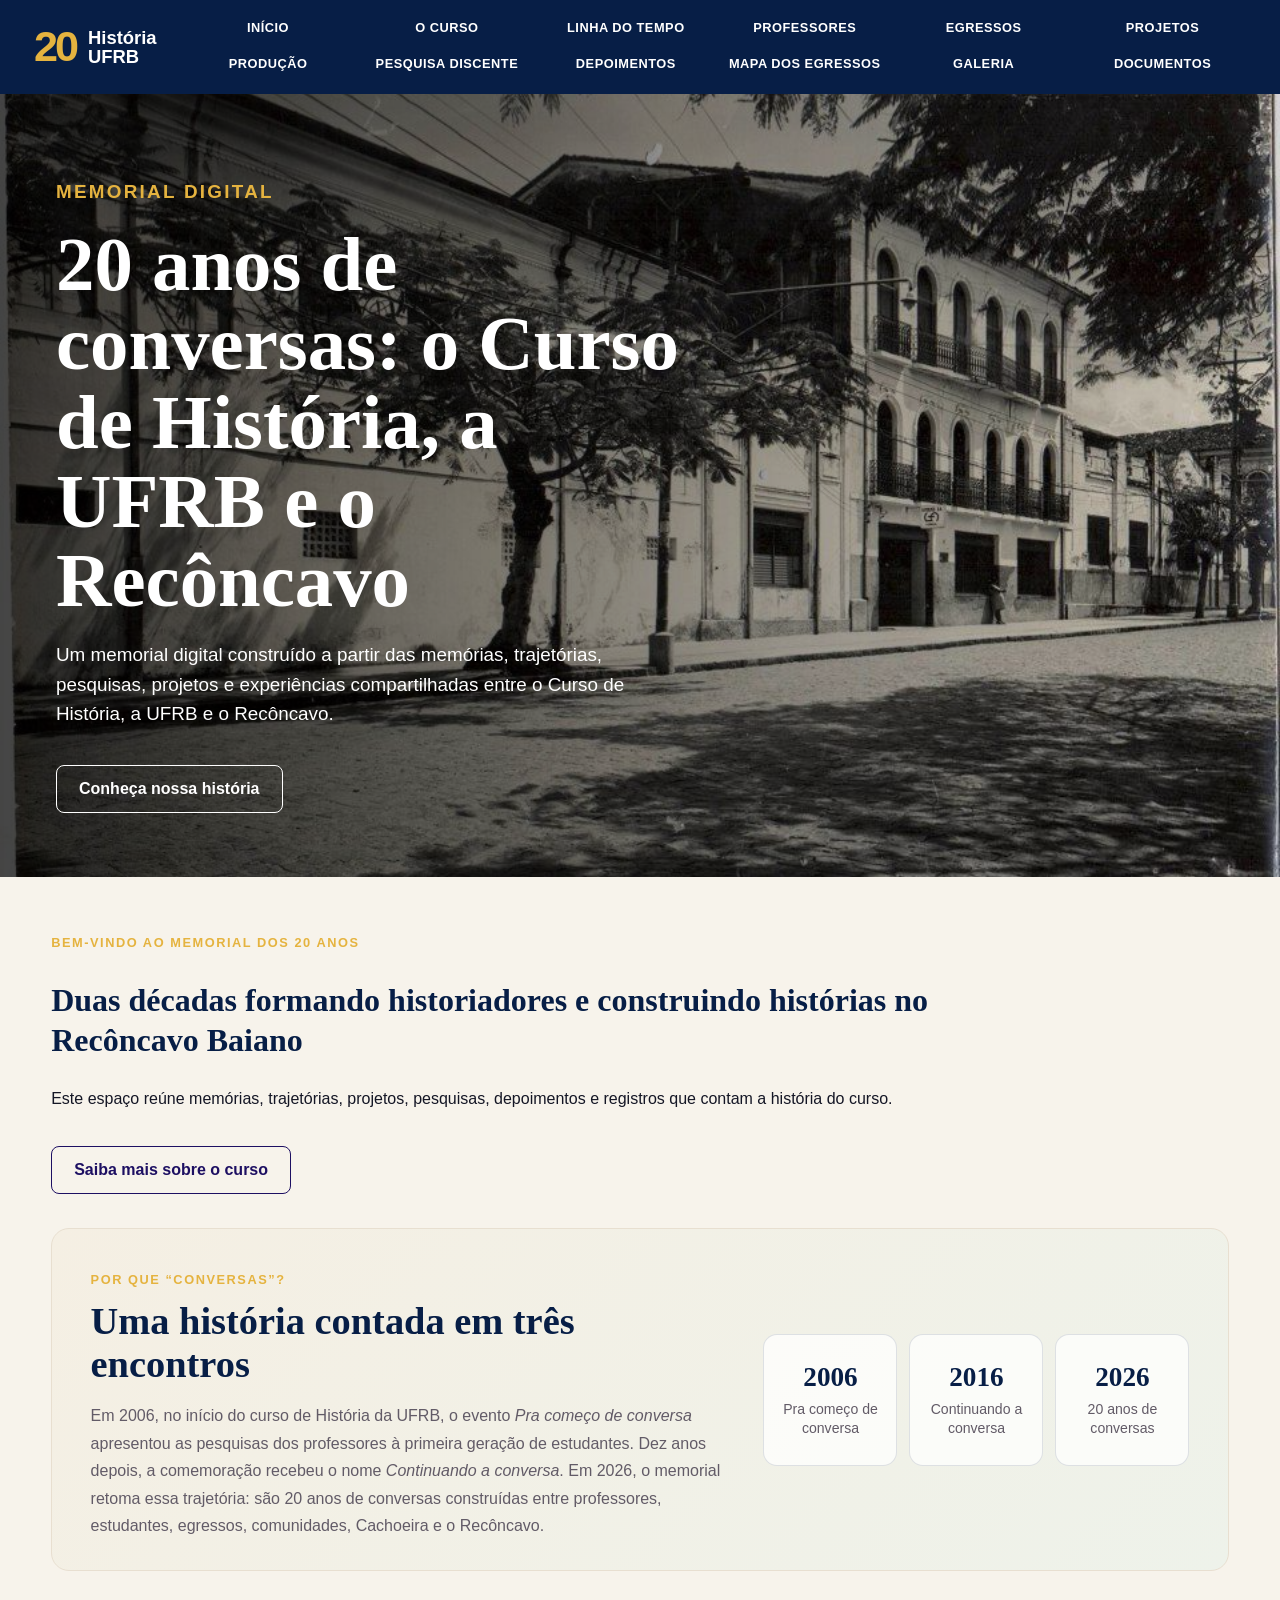
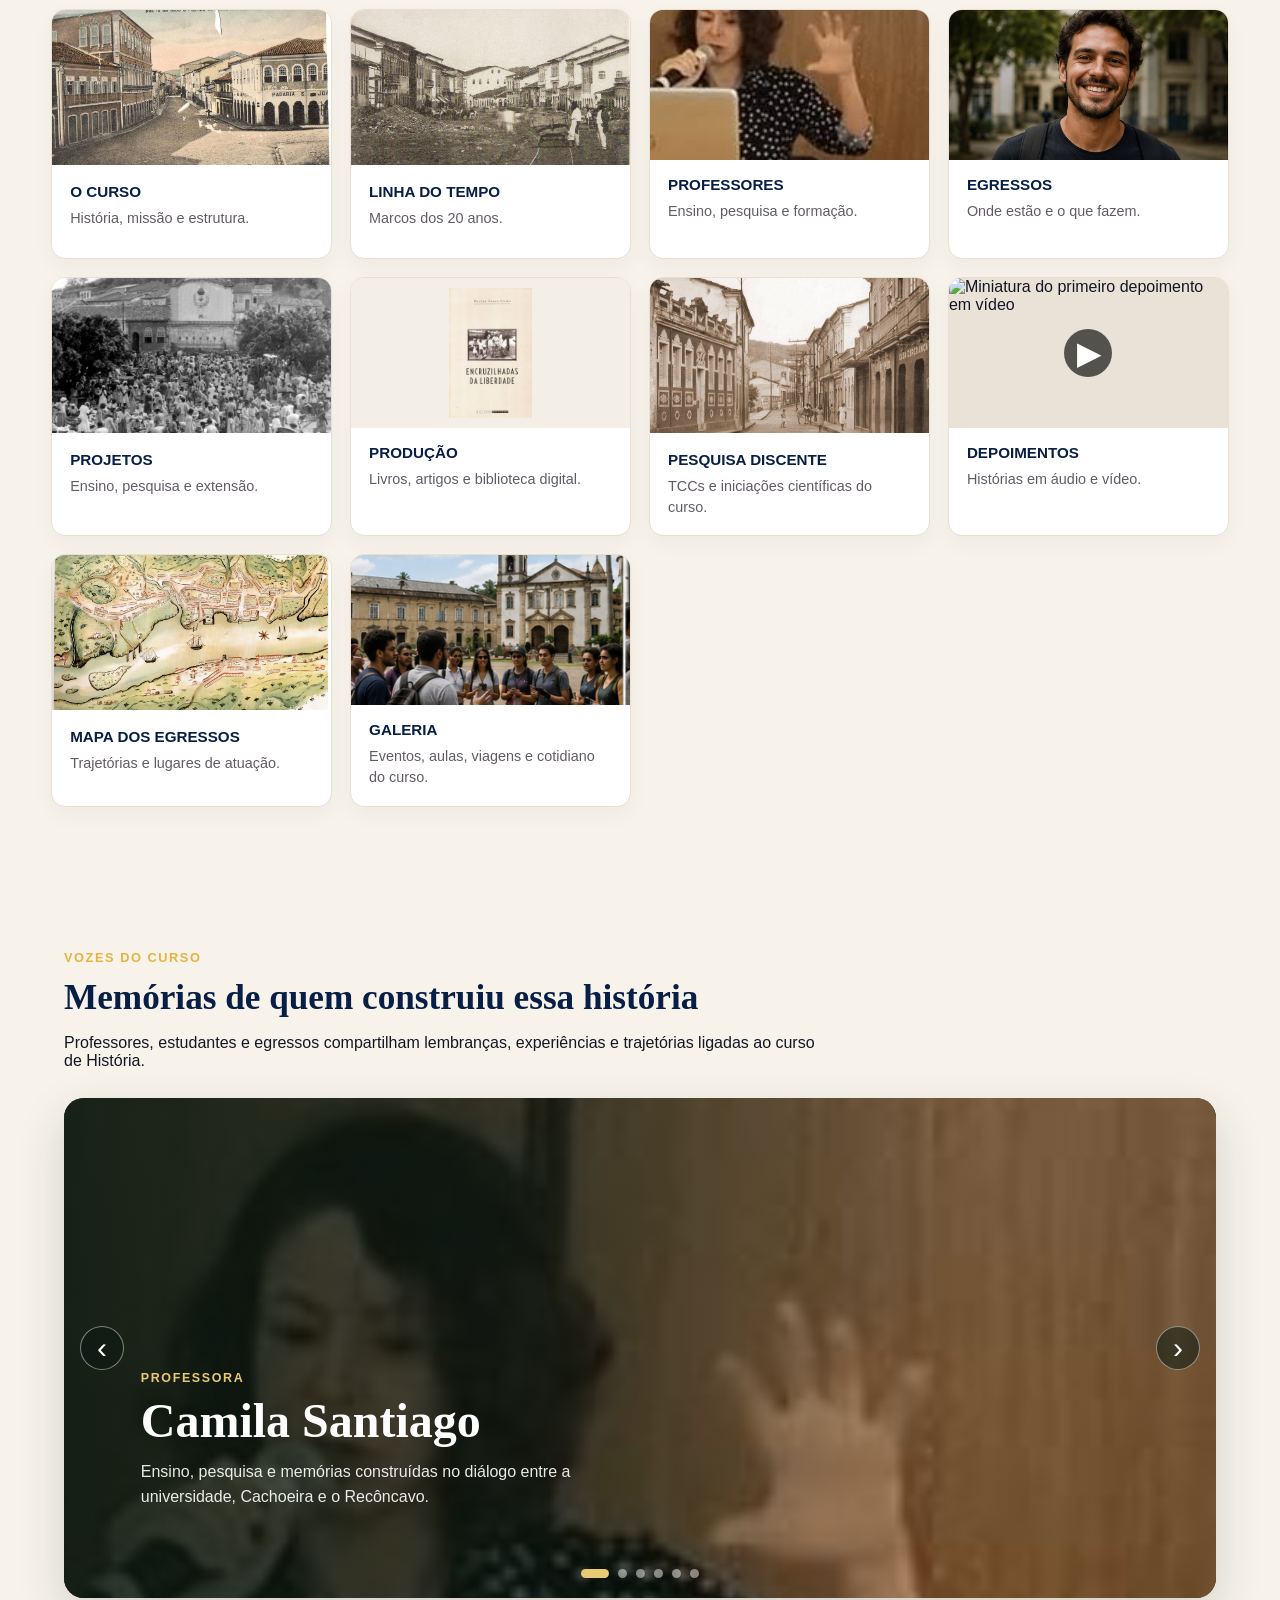
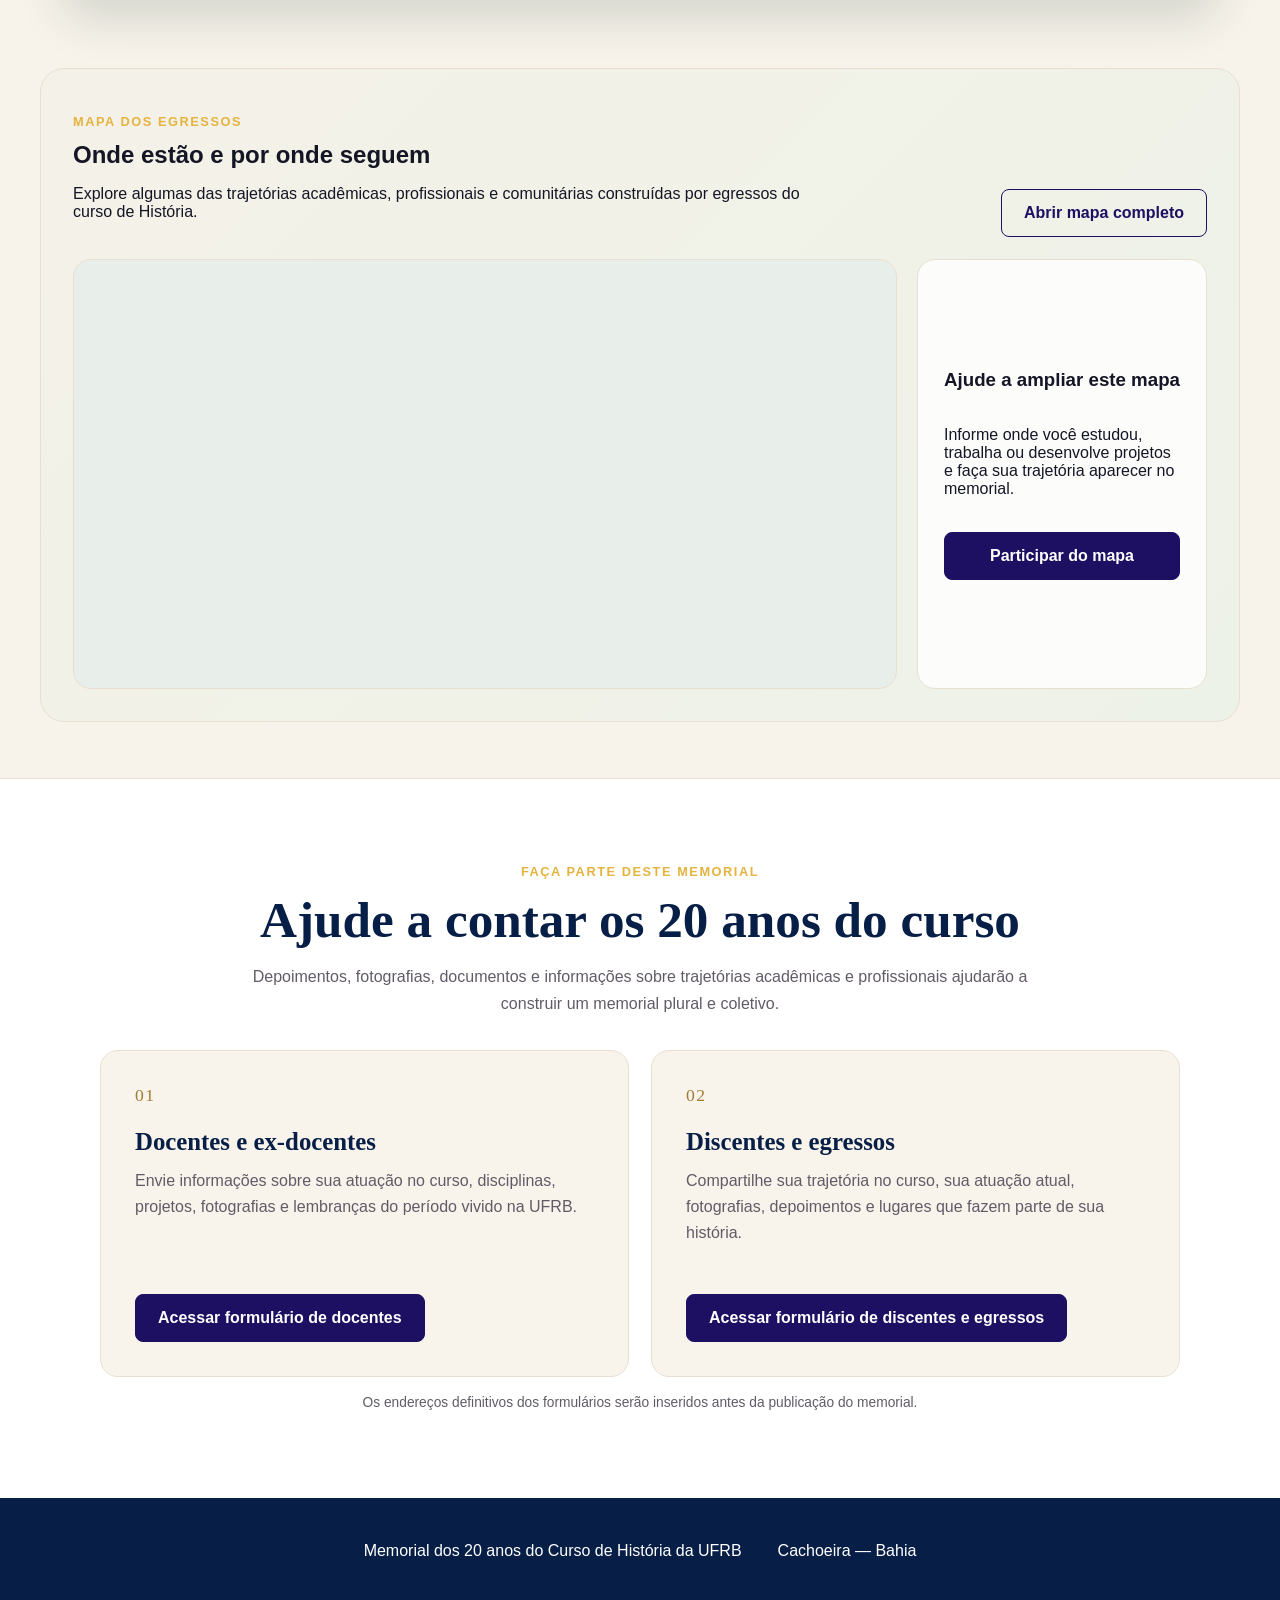
==== index.html @ 05f71385 "versão inicial memorial" ====
<!DOCTYPE html>
<html lang="pt-BR"><head>
<meta charset="utf-8"/><meta content="width=device-width, initial-scale=1.0" name="viewport"/>
<title>Memorial 20 anos | História UFRB</title>
<link href="https://unpkg.com/leaflet@1.9.4/dist/leaflet.css" rel="stylesheet"/>
<link href="style.css?v=41" rel="stylesheet"/></head><body>
<header class="topbar">
<a class="logo" href="index.html"><span class="mark">20</span><span>História<br/>UFRB</span></a>
<button aria-label="Abrir menu" class="menu-button">☰</button>
<nav class="menu">
<a href="index.html">Início</a><a href="pages/curso.html">O curso</a><a href="pages/linha-do-tempo.html">Linha do tempo</a>
<a href="pages/professores.html">Professores</a><a href="pages/egressos.html">Egressos</a><a href="pages/projetos.html">Projetos</a><a href="pages/producao.html">Produção</a><a href="pages/tccs.html">Pesquisa discente</a>
<a href="pages/depoimentos.html">Depoimentos</a><a href="pages/mapa.html">Mapa dos egressos</a><a href="pages/galeria.html">Galeria</a><a href="pages/documentos.html">Documentos</a>
</nav>
</header>
<main>
<section class="home-hero"><div class="home-hero-content"><p class="eyebrow">Memorial digital</p><h1>20 anos de conversas: o Curso de História, a UFRB e o Recôncavo</h1><p>Um memorial digital construído a partir das memórias, trajetórias, pesquisas, projetos e experiências compartilhadas entre o Curso de História, a UFRB e o Recôncavo.</p><a class="button light" href="pages/curso.html">Conheça nossa história</a></div></section>
<section class="home-intro">
<div class="intro-text"><p class="eyebrow">Bem-vindo ao memorial dos 20 anos</p><h2>Duas décadas formando historiadores e construindo histórias no Recôncavo Baiano</h2><p>Este espaço reúne memórias, trajetórias, projetos, pesquisas, depoimentos e registros que contam a história do curso.</p><a class="button-outline" href="pages/curso.html">Saiba mais sobre o curso</a></div>
<section aria-labelledby="conversation-origin-title" class="conversation-origin">
<div class="conversation-origin-copy">
<p class="eyebrow">Por que “conversas”?</p>
<h2 id="conversation-origin-title">Uma história contada em três encontros</h2>
<p>Em 2006, no início do curso de História da UFRB, o evento <em>Pra começo de conversa</em> apresentou as pesquisas dos professores à primeira geração de estudantes. Dez anos depois, a comemoração recebeu o nome <em>Continuando a conversa</em>. Em 2026, o memorial retoma essa trajetória: são 20 anos de conversas construídas entre professores, estudantes, egressos, comunidades, Cachoeira e o Recôncavo.</p>
</div>
<div aria-label="Marcos da história das conversas do curso" class="conversation-milestones">
<article><strong>2006</strong><span>Pra começo de conversa</span></article>
<article><strong>2016</strong><span>Continuando a conversa</span></article>
<article><strong>2026</strong><span>20 anos de conversas</span></article>
</div>
</section>
<div class="home-cards home-cards-visual">
<a class="feature-card feature-card-image" href="pages/curso.html">
<img alt="Rua 13 de Maio em Cachoeira" src="assets/curso-rua-13-maio.jpg"/>
<div><h3>O curso</h3><p>História, missão e estrutura.</p></div>
</a>
<a class="feature-card feature-card-image" href="pages/linha-do-tempo.html">
<img alt="Rua histórica em obras" src="assets/linha-tempo-rua-feira.jpg"/>
<div><h3>Linha do tempo</h3><p>Marcos dos 20 anos.</p></div>
</a>
<a class="feature-card feature-card-image" href="pages/professores.html">
<div aria-label="Fotografias de professores do curso" class="card-media-carousel auto-carousel" data-interval="3500">
<img alt="Camila Santiago" class="active" src="assets/camila-santiago.jpg"/>
<img alt="Martha" src="assets/martha.jpg"/>
<img alt="Isabel" src="assets/isabel.jpg"/>
<img alt="Sérgio" src="assets/sergio.jpg"/>
<img alt="Fabrício" src="assets/fabricio.jpg"/>
<img alt="Walter" src="assets/walter.jpeg"/>
</div>
<div class="card-copy"><h3>Professores</h3><p>Ensino, pesquisa e formação.</p></div>
</a>
<a class="feature-card feature-card-image" href="pages/egressos.html">
<div aria-label="Retratos fictícios de egressos" class="card-media-carousel auto-carousel" data-interval="3800">
<img alt="Retrato fictício de egresso" class="active" src="assets/egresso-ficticio-1.jpg"/>
<img alt="Retrato fictício de egressa" src="assets/egresso-ficticio-2.jpg"/>
<img alt="Retrato fictício de egresso" src="assets/egresso-ficticio-3.jpg"/>
<img alt="Retrato fictício de egressa" src="assets/egresso-ficticio-4.jpg"/>
<img alt="Retrato fictício de egresso" src="assets/egresso-ficticio-5.jpg"/>
<img alt="Retrato fictício de egressa" src="assets/egresso-ficticio-6.jpg"/>
</div>
<div class="card-copy"><h3>Egressos</h3><p>Onde estão e o que fazem.</p></div>
</a>
<a class="feature-card feature-card-image" href="pages/projetos.html">
<img alt="Feira histórica em Cachoeira" src="assets/projetos-feira.jpg"/>
<div><h3>Projetos</h3><p>Ensino, pesquisa e extensão.</p></div>
</a>
<a class="feature-card feature-card-image" href="pages/producao.html">
<div aria-label="Livros da produção docente" class="card-media-carousel auto-carousel book-carousel" data-interval="3200">
<img alt="Capa de Encruzilhadas da Liberdade" class="active" src="assets/encruzilhadas-da-liberdade.jpg"/>
<img alt="Capa de Pugnas Renhidas" src="assets/pugnas-renhidas.jpg"/>
<img alt="Capa de Caçadores de Baleias" src="assets/cacadores-de-baleias.jpg"/>
<img alt="Capa de Além do Riso" src="assets/alem-do-riso.jpg"/>
<img alt="Capa de Longe, muito longe" src="assets/longe-muito-longe.jpg"/>
<img alt="Capa de livro da produção docente" src="assets/encruzilhadas-da-liberdade.jpg"/>
</div>
<div class="card-copy"><h3>Produção</h3><p>Livros, artigos e biblioteca digital.</p></div>
</a>
<a class="feature-card feature-card-image" href="pages/tccs.html">
<img alt="Vista histórica de Cachoeira, mesma imagem da abertura dos TCCs" src="assets/tccs-cidade-cachoeira.jpg"/>
<div><h3>Pesquisa discente</h3><p>TCCs e iniciações científicas do curso.</p></div>
</a>
<a class="feature-card feature-card-image" href="pages/depoimentos.html">
<div aria-label="Miniaturas dos depoimentos em vídeo" class="card-media-carousel auto-carousel video-carousel" data-interval="4500">
<img alt="Miniatura do primeiro depoimento em vídeo" class="active" src="https://img.youtube.com/vi/D-QxZgPeKeM/hqdefault.jpg"/>
<img alt="Miniatura do segundo depoimento em vídeo" src="https://img.youtube.com/vi/83XpTUB7lNg/hqdefault.jpg"/>
<span aria-hidden="true" class="carousel-play">▶</span>
</div>
<div class="card-copy"><h3>Depoimentos</h3><p>Histórias em áudio e vídeo.</p></div>
</a>
<a class="feature-card feature-card-image" href="pages/mapa.html">
<img alt="Ponte Dom Pedro II" src="assets/mapa-ponte.jpg"/>
<div><h3>Mapa dos egressos</h3><p>Trajetórias e lugares de atuação.</p></div>
</a>
<a class="feature-card feature-card-image" href="pages/galeria.html"><div aria-label="Fotografias fictícias da galeria" class="card-media-carousel auto-carousel gallery-card-carousel" data-interval="2800"><img alt="Cena fictícia 1 da vida acadêmica" class="active" src="assets/galeria-ficticia-01.jpg"/><img alt="Cena fictícia 2 da vida acadêmica" src="assets/galeria-ficticia-02.jpg"/><img alt="Cena fictícia 3 da vida acadêmica" src="assets/galeria-ficticia-03.jpg"/><img alt="Cena fictícia 4 da vida acadêmica" src="assets/galeria-ficticia-04.jpg"/><img alt="Cena fictícia 5 da vida acadêmica" src="assets/galeria-ficticia-05.jpg"/><img alt="Cena fictícia 6 da vida acadêmica" src="assets/galeria-ficticia-06.jpg"/><img alt="Cena fictícia 7 da vida acadêmica" src="assets/galeria-ficticia-07.jpg"/><img alt="Cena fictícia 8 da vida acadêmica" src="assets/galeria-ficticia-08.jpg"/><img alt="Cena fictícia 9 da vida acadêmica" src="assets/galeria-ficticia-09.jpg"/><img alt="Cena fictícia 10 da vida acadêmica" src="assets/galeria-ficticia-10.jpg"/></div><div class="card-copy"><h3>Galeria</h3><p>Eventos, aulas, viagens e cotidiano do curso.</p></div></a>
</div>
</section>
<section aria-labelledby="voices-title" class="home-explore home-voices">
<div class="section-title explore-heading">
<p class="eyebrow">Vozes do curso</p>
<h2 id="voices-title">Memórias de quem construiu essa história</h2>
<p>Professores, estudantes e egressos compartilham lembranças, experiências e trajetórias ligadas ao curso de História.</p>
</div>
<div class="wide-carousel voices-carousel" data-interval="6500">
<div class="wide-carousel-track">
<a class="wide-slide active" href="pages/depoimentos.html">
<img alt="Camila Santiago, professora do curso de História" src="assets/camila-santiago.jpg"/>
<div class="wide-slide-copy"><span>Professora</span><h3>Camila Santiago</h3><p>Ensino, pesquisa e memórias construídas no diálogo entre a universidade, Cachoeira e o Recôncavo.</p></div>
</a>
<a class="wide-slide" href="pages/egressos.html">
<img alt="Retrato fictício representando um egresso do curso" src="assets/egresso-ficticio-1.jpg"/>
<div class="wide-slide-copy"><span>Egresso</span><h3>Trajetórias que seguem além da graduação</h3><p>Experiências profissionais, acadêmicas e comunitárias de quem passou pelo curso de História.</p></div>
</a>
<a class="wide-slide" href="pages/depoimentos.html">
<img alt="Martha, professora do curso de História" src="assets/martha.jpg"/>
<div class="wide-slide-copy"><span>Professora</span><h3>Martha</h3><p>Lembranças de sala de aula, projetos e encontros que marcaram a formação de diferentes gerações.</p></div>
</a>
<a class="wide-slide" href="pages/egressos.html">
<img alt="Retrato fictício representando uma egressa do curso" src="assets/egresso-ficticio-4.jpg"/>
<div class="wide-slide-copy"><span>Egressa</span><h3>Histórias de formação e pertencimento</h3><p>Relatos sobre o curso, a UFRB, Cachoeira e os caminhos abertos depois da licenciatura.</p></div>
</a>
<a class="wide-slide" href="pages/depoimentos.html">
<img alt="Sérgio, professor do curso de História" src="assets/sergio.jpg"/>
<div class="wide-slide-copy"><span>Professor</span><h3>Sérgio</h3><p>Uma trajetória docente vinculada à formação histórica, à pesquisa e à vida universitária no Recôncavo.</p></div>
</a>
<a class="wide-slide" href="pages/egressos.html">
<img alt="Retrato fictício representando uma egressa do curso" src="assets/egresso-ficticio-6.jpg"/>
<div class="wide-slide-copy"><span>Egressa</span><h3>O curso contado por quem o viveu</h3><p>Memórias pessoais que ajudam a compor uma história coletiva dos vinte anos da licenciatura.</p></div>
</a>
</div>
<button aria-label="Voz anterior" class="wide-carousel-button prev" type="button">‹</button>
<button aria-label="Próxima voz" class="wide-carousel-button next" type="button">›</button>
<div aria-label="Selecionar depoimento" class="wide-carousel-dots"></div>
</div>
</section>
<section aria-labelledby="home-egress-map-title" class="home-egress-map">
<div class="home-egress-map-heading">
<div>
<p class="eyebrow">Mapa dos egressos</p>
<h2 id="home-egress-map-title">Onde estão e por onde seguem</h2>
<p>Explore algumas das trajetórias acadêmicas, profissionais e comunitárias construídas por egressos do curso de História.</p>
</div>
<a class="button-outline" href="pages/mapa.html">Abrir mapa completo</a>
</div>
<div class="home-egress-map-layout">
<div aria-label="Mapa interativo com trajetórias de egressos" class="home-egress-map-canvas" id="homeEgressMap"></div>
<aside class="home-egress-map-copy">
<h3>Ajude a ampliar este mapa</h3>
<p>Informe onde você estudou, trabalha ou desenvolve projetos e faça sua trajetória aparecer no memorial.</p>
<a class="button" data-form-link="discentes-egressos" href="#">Participar do mapa</a>
</aside>
</div>
</section>
<section aria-labelledby="collaboration-title" class="home-collaboration">
<div class="collaboration-intro">
<p class="eyebrow">Faça parte deste memorial</p>
<h2 id="collaboration-title">Ajude a contar os 20 anos do curso</h2>
<p>Depoimentos, fotografias, documentos e informações sobre trajetórias acadêmicas e profissionais ajudarão a construir um memorial plural e coletivo.</p>
</div>
<div class="collaboration-options">
<article class="collaboration-card">
<span class="collaboration-number">01</span>
<h3>Docentes e ex-docentes</h3>
<p>Envie informações sobre sua atuação no curso, disciplinas, projetos, fotografias e lembranças do período vivido na UFRB.</p>
<a class="button" data-form-link="docentes" href="#">Acessar formulário de docentes</a>
</article>
<article class="collaboration-card">
<span class="collaboration-number">02</span>
<h3>Discentes e egressos</h3>
<p>Compartilhe sua trajetória no curso, sua atuação atual, fotografias, depoimentos e lugares que fazem parte de sua história.</p>
<a class="button" data-form-link="discentes-egressos" href="#">Acessar formulário de discentes e egressos</a>
</article>
</div>
<p class="form-links-note">Os endereços definitivos dos formulários serão inseridos antes da publicação do memorial.</p>
</section>
</main><footer class="footer"><p>Memorial dos 20 anos do Curso de História da UFRB</p><p>Cachoeira — Bahia</p></footer>
<script src="https://unpkg.com/leaflet@1.9.4/dist/leaflet.js"></script><script src="script.js?v=41"></script></body></html>
---- style.css ----
:root{--navy:#071e46;--purple:#1d0f62;--gold:#e5b33f;--green:#0b7f5b;--blue:#1f67d8;--orange:#d86c1f;--red:#c43c3c;--cream:#f7f3eb;--ink:#141625;--muted:#625b67;--line:#e8dfd0}
*{box-sizing:border-box}html{scroll-behavior:smooth}body{margin:0;font-family:Arial,Helvetica,sans-serif;color:var(--ink);background:var(--cream)}a{color:inherit}
.topbar{height:76px;background:var(--navy);color:#fff;display:flex;align-items:center;justify-content:space-between;padding:0 44px;position:sticky;top:0;z-index:1000}
.logo{color:#fff;text-decoration:none;display:flex;align-items:center;gap:12px;line-height:1.05;font-weight:800;font-size:1.15rem}.mark{color:var(--gold);font-size:2.7rem;letter-spacing:-3px}
.menu{display:flex;gap:22px;align-items:center}.menu a{color:#fff;text-decoration:none;font-size:.8rem;text-transform:uppercase;letter-spacing:.04em;font-weight:800;padding:28px 0 22px;border-bottom:3px solid transparent}.menu a:hover{color:var(--gold);border-bottom-color:var(--gold)}
.menu-button{display:none;color:#fff;background:transparent;border:0;font-size:1.8rem}
.home-hero{min-height:530px;background:linear-gradient(90deg,rgba(0,0,0,.73),rgba(0,0,0,.16)),url("assets/cachoeira-1820-home.jpg");background-size:cover;background-position:center;display:flex;align-items:center;padding:64px 56px}.home-hero-content{max-width:640px;color:#fff}
.eyebrow{color:var(--gold);font-size:.8rem;text-transform:uppercase;letter-spacing:.12em;font-weight:900}.home-hero h1,.page-hero h1{font-family:Georgia,serif;font-size:clamp(2.8rem,6vw,5.3rem);line-height:1.03;margin:0 0 20px}.home-hero p{font-size:1.18rem;line-height:1.55}
.button,.button-outline{display:inline-flex;align-items:center;justify-content:center;text-decoration:none;border-radius:8px;padding:14px 22px;font-weight:900;border:1px solid var(--purple);margin-top:18px}.button{background:var(--purple);color:#fff}.button.light{background:transparent;color:#fff;border-color:#fff}.button-outline{background:transparent;color:var(--purple)}
.home-intro{max-width:1500px;margin:0 auto;padding:34px 56px 54px;display:grid;grid-template-columns:320px 1fr 410px;gap:26px;align-items:start}.intro-text h2{color:var(--navy);font-family:Georgia,serif;font-size:2rem;line-height:1.25}.intro-text p{line-height:1.65}
.home-cards{display:grid;grid-template-columns:repeat(3,minmax(180px,1fr));gap:16px}.feature-card{background:#fff;border:1px solid var(--line);border-radius:14px;padding:22px;text-decoration:none;min-height:135px;box-shadow:0 8px 22px rgba(0,0,0,.04)}.feature-card:hover{transform:translateY(-2px);box-shadow:0 12px 28px rgba(0,0,0,.08)}.feature-card span{font-size:2rem}.feature-card h3{color:var(--navy);text-transform:uppercase;font-size:.95rem;margin:8px 0}.feature-card p{color:var(--muted);margin:0;font-size:.9rem;line-height:1.45}
.mini-map-card{background:#fff;border:1px solid var(--line);border-radius:14px;overflow:hidden;text-decoration:none;box-shadow:0 8px 22px rgba(0,0,0,.05)}.mini-map-title{background:var(--navy);color:#fff;padding:18px;text-transform:uppercase;font-weight:900;display:flex;justify-content:space-between}.mini-map{height:370px;width:100%}
.page-hero{background:linear-gradient(90deg,rgba(7,30,70,.88),rgba(7,30,70,.35)),url("assets/cachoeira-abertura.jpg");background-size:cover;background-position:center;color:#fff;padding:78px 56px}.page-hero-inner{max-width:1120px;margin:0 auto}.page-hero p{max-width:720px;font-size:1.15rem;line-height:1.6}.content{max-width:1120px;margin:0 auto;padding:54px 24px 80px}
.section-title h2{color:var(--navy);font-size:2.2rem;font-family:Georgia,serif;margin:0 0 10px}.grid{display:grid;grid-template-columns:repeat(auto-fit,minmax(255px,1fr));gap:20px}.card{background:#fff;border:1px solid var(--line);border-radius:18px;padding:24px;box-shadow:0 8px 22px rgba(0,0,0,.05);text-decoration:none}.card img{width:100%;height:190px;object-fit:cover;border-radius:14px;background:#ddd;margin-bottom:14px}.card h3{color:var(--navy);margin:0 0 10px}.card p{color:var(--muted);line-height:1.5}
.timeline{display:grid;gap:18px}.timeline article{background:#fff;border-left:6px solid var(--gold);padding:22px 28px;border-radius:14px;box-shadow:0 8px 22px rgba(0,0,0,.05)}.timeline strong{color:var(--purple);font-size:1.2rem}
.filters{display:flex;flex-wrap:wrap;gap:10px;margin:24px 0}.filter-btn{border:1px solid var(--line);background:#fff;color:var(--navy);border-radius:999px;padding:10px 16px;font-weight:900;cursor:pointer}.filter-btn.active{background:var(--purple);color:#fff}
.testimony-layout,.map-page-layout{display:grid;grid-template-columns:1fr 390px;gap:24px;align-items:start}.testimony-player,.map-detail{position:sticky;top:96px;background:#fff;border:1px solid var(--line);border-radius:20px;padding:24px;box-shadow:0 12px 30px rgba(0,0,0,.08)}.player-image,.map-detail-image{width:100%;max-height:230px;object-fit:cover;border-radius:14px;margin-bottom:14px}audio{width:100%;margin:12px 0}.theme-list{display:flex;flex-wrap:wrap;gap:8px}.theme-list span,.tag{background:#f0eadf;color:var(--purple);border-radius:999px;padding:7px 11px;font-size:.82rem;font-weight:900}
.map-full{min-height:660px;border-radius:18px;overflow:hidden;border:1px solid var(--line);z-index:1}.map-toolbar{background:#fff;border:1px solid var(--line);border-radius:18px;padding:18px;margin-bottom:18px}.year-control{margin-top:14px}.year-control input{width:100%;accent-color:var(--purple)}
.leaflet-marker-icon .pin{display:grid;place-items:center;width:34px;height:34px;border-radius:50% 50% 50% 8px;transform:rotate(-45deg);color:#fff;font-weight:900;border:3px solid #fff;box-shadow:0 8px 18px rgba(0,0,0,.25)}.pin span{transform:rotate(45deg)}.pin.ensino{background:var(--green)}.pin.pesquisa{background:var(--blue)}.pin.extensao{background:var(--orange)}.pin.egressos{background:var(--red)}.pin.professores{background:var(--purple)}
.gallery{columns:4 220px;column-gap:18px}.gallery img{width:100%;break-inside:avoid;border-radius:14px;margin-bottom:18px;box-shadow:0 8px 22px rgba(0,0,0,.08)}.doc-list{display:grid;gap:14px}.doc-item{background:#fff;border:1px solid var(--line);border-radius:14px;padding:18px;display:flex;justify-content:space-between;gap:18px;align-items:center}
.footer{background:var(--navy);color:#fff;display:flex;flex-wrap:wrap;justify-content:center;gap:36px;padding:28px 24px}
@media(max-width:1100px){.home-intro,.testimony-layout,.map-page-layout{grid-template-columns:1fr}.mini-map-card{order:-1}.testimony-player,.map-detail{position:static}}
@media(max-width:850px){.topbar{padding:0 18px}.menu-button{display:block}.menu{display:none;position:absolute;top:76px;left:0;right:0;background:var(--navy);flex-direction:column;padding:24px;align-items:flex-start}.menu.open{display:flex}.home-hero,.page-hero{padding:44px 24px}.home-cards{grid-template-columns:1fr}}


/* Módulo Produção Intelectual */
.production-hero {
  max-width: 1500px;
  margin: 0 auto;
  padding: 56px;
  display: grid;
  grid-template-columns: .8fr 1.2fr;
  gap: 36px;
  align-items: center;
  background: linear-gradient(135deg, #071e46, #1d0f62);
  color: white;
}

.production-hero-copy h1 {
  font-family: Georgia, serif;
  font-size: clamp(3rem, 6vw, 5.5rem);
  line-height: 1;
  margin: 0 0 20px;
}

.production-hero-copy p {
  font-size: 1.15rem;
  line-height: 1.6;
}

.featured-book {
  background: rgba(255,255,255,.1);
  border: 1px solid rgba(255,255,255,.25);
  border-radius: 22px;
  padding: 24px;
  display: grid;
  grid-template-columns: 220px 1fr;
  gap: 24px;
  align-items: center;
}

.featured-book img {
  width: 100%;
  max-height: 320px;
  object-fit: contain;
  border-radius: 10px;
  background: white;
  box-shadow: 0 18px 38px rgba(0,0,0,.28);
}

.featured-book h2 {
  font-family: Georgia, serif;
  font-size: 2rem;
  margin: 8px 0;
}

.production-type {
  display: inline-block;
  color: #0b7f5b;
  background: #e7f4ee;
  border-radius: 999px;
  padding: 6px 10px;
  font-size: .75rem;
  text-transform: uppercase;
  letter-spacing: .06em;
  font-weight: 900;
}

.production-stats {
  display: grid;
  grid-template-columns: repeat(4, 1fr);
  gap: 16px;
  margin-bottom: 30px;
}

.production-stats article {
  background: white;
  border: 1px solid var(--line);
  border-radius: 16px;
  padding: 22px;
}

.production-stats strong {
  display: block;
  color: var(--purple);
  font-size: 2rem;
}

.production-stats span {
  color: var(--muted);
}

.production-toolbar {
  background: white;
  border: 1px solid var(--line);
  border-radius: 18px;
  padding: 20px;
  margin-bottom: 38px;
}

.production-toolbar input {
  width: 100%;
  padding: 15px 17px;
  border: 1px solid var(--line);
  border-radius: 12px;
  font-size: 1rem;
}

.book-grid {
  display: grid;
  grid-template-columns: repeat(auto-fit, minmax(210px, 1fr));
  gap: 24px;
}

.book-card {
  background: white;
  border: 1px solid var(--line);
  border-radius: 18px;
  overflow: hidden;
  cursor: pointer;
  box-shadow: 0 8px 22px rgba(0,0,0,.05);
  transition: transform .2s, box-shadow .2s;
}

.book-card:hover,
.book-card:focus {
  transform: translateY(-5px);
  box-shadow: 0 18px 38px rgba(0,0,0,.12);
  outline: none;
}

.book-cover-wrap {
  height: 330px;
  padding: 18px;
  background: #eee8de;
  position: relative;
  display: flex;
  justify-content: center;
  align-items: center;
}

.book-cover-wrap img {
  width: 100%;
  height: 100%;
  object-fit: contain;
  box-shadow: 0 12px 25px rgba(0,0,0,.18);
}

.book-hover {
  position: absolute;
  inset: auto 18px 18px 18px;
  background: rgba(7,30,70,.92);
  color: white;
  padding: 12px;
  border-radius: 10px;
  text-align: center;
  font-weight: 800;
  opacity: 0;
  transform: translateY(8px);
  transition: .2s;
}

.book-card:hover .book-hover,
.book-card:focus .book-hover {
  opacity: 1;
  transform: translateY(0);
}

.book-card-copy {
  padding: 18px;
}

.book-card-copy h3 {
  color: var(--navy);
  margin: 10px 0 8px;
}

.book-card-copy p,
.book-card-copy small {
  color: var(--muted);
}

.book-modal {
  position: fixed;
  inset: 0;
  display: none;
  z-index: 4000;
}

.book-modal.open {
  display: block;
}

.book-modal-backdrop {
  position: absolute;
  inset: 0;
  background: rgba(0,0,0,.76);
}

.book-modal-content {
  position: relative;
  max-width: 980px;
  max-height: 88vh;
  overflow: auto;
  margin: 6vh auto;
  background: white;
  border-radius: 22px;
  padding: 32px;
  z-index: 1;
}

.book-modal-close {
  position: absolute;
  right: 18px;
  top: 12px;
  background: transparent;
  border: 0;
  font-size: 2rem;
  cursor: pointer;
}

.book-detail {
  display: grid;
  grid-template-columns: 300px 1fr;
  gap: 32px;
}

.book-detail > img {
  width: 100%;
  max-height: 460px;
  object-fit: contain;
  background: #eee8de;
  padding: 16px;
  border-radius: 14px;
}

.book-detail h2 {
  color: var(--navy);
  font-family: Georgia, serif;
  font-size: 2.3rem;
  margin: 12px 0;
}

.book-detail h3 {
  color: var(--muted);
  font-weight: 500;
}

.book-actions {
  display: flex;
  flex-wrap: wrap;
  gap: 10px;
}

.home-production {
  max-width: 1120px;
  margin: 0 auto;
  padding: 60px 24px 80px;
}

.home-production-grid {
  display: grid;
  grid-template-columns: repeat(3, 1fr);
  gap: 22px;
}

.home-book {
  background: white;
  border: 1px solid var(--line);
  border-radius: 16px;
  padding: 20px;
  text-decoration: none;
  display: grid;
  gap: 8px;
}

.home-book img {
  width: 100%;
  height: 280px;
  object-fit: contain;
  background: #eee8de;
  border-radius: 10px;
}

.home-book strong {
  color: var(--navy);
}

.home-book span {
  color: var(--muted);
}

.profile-production {
  max-width: 1120px;
  margin: 30px auto;
  padding: 0 24px 60px;
}

.mini-book-grid {
  display: flex;
  gap: 18px;
  flex-wrap: wrap;
}

.mini-book {
  width: 170px;
  text-decoration: none;
}

.mini-book img {
  width: 100%;
  height: 230px;
  object-fit: contain;
  background: #eee8de;
  border-radius: 10px;
}

.mini-book span {
  display: block;
  margin-top: 8px;
  color: var(--navy);
  font-weight: 800;
}

@media (max-width: 900px) {
  .production-hero,
  .featured-book,
  .book-detail {
    grid-template-columns: 1fr;
  }

  .production-stats,
  .home-production-grid {
    grid-template-columns: 1fr 1fr;
  }

  .featured-book img {
    max-width: 240px;
  }
}

@media (max-width: 600px) {
  .production-hero {
    padding: 36px 24px;
  }

  .production-stats,
  .home-production-grid {
    grid-template-columns: 1fr;
  }

  .book-modal-content {
    margin: 2vh 12px;
    max-height: 96vh;
  }
}


/* Imagens históricas nas aberturas */
.page-hero.hero-curso{background-image:linear-gradient(90deg,rgba(7,30,70,.86),rgba(7,30,70,.28)),url("assets/curso-rua-13-maio.jpg");background-position:center}
.page-hero.hero-projetos{min-height:520px;display:flex;align-items:center;background-image:linear-gradient(90deg,rgba(7,30,70,.82),rgba(7,30,70,.22)),url("assets/projetos-gravura.jpg");background-position:center;background-attachment:fixed}
.page-hero.hero-linha-tempo{background-image:linear-gradient(90deg,rgba(7,30,70,.84),rgba(7,30,70,.25)),url("assets/linha-tempo-rua-feira.jpg");background-position:center}
.page-hero.hero-mapa{background-image:linear-gradient(90deg,rgba(7,30,70,.84),rgba(7,30,70,.22)),url("assets/mapa-ponte.jpg");background-position:center}
.page-hero.hero-galeria{background-image:linear-gradient(90deg,rgba(7,30,70,.82),rgba(7,30,70,.24)),url("assets/galeria-praca.webp");background-position:center}
.page-hero.hero-curso,.page-hero.hero-projetos,.page-hero.hero-linha-tempo,.page-hero.hero-mapa,.page-hero.hero-galeria{background-size:cover;color:white}
.page-hero.hero-projetos h1{text-transform:uppercase;letter-spacing:.04em}
@media(max-width:850px){.page-hero.hero-projetos{background-attachment:scroll;min-height:420px}}


.home-cards-visual {
  grid-template-columns: repeat(3, minmax(210px, 1fr));
}

.feature-card-image {
  padding: 0;
  overflow: hidden;
  min-height: 250px;
  display: flex;
  flex-direction: column;
}

.feature-card-image img {
  width: 100%;
  height: 155px;
  object-fit: cover;
  display: block;
}

.feature-card-image div {
  padding: 18px;
}

.feature-card-image h3 {
  margin-top: 0;
}

@media (max-width: 1100px) {
  .home-cards-visual {
    grid-template-columns: repeat(2, minmax(220px, 1fr));
  }
}

@media (max-width: 680px) {
  .home-cards-visual {
    grid-template-columns: 1fr;
  }
}


/* Protótipo 0.7 — imagens de abertura nas páginas internas */

.page-hero.hero-professores {
  background-image:
    linear-gradient(90deg, rgba(7,30,70,.88), rgba(7,30,70,.34)),
    url("assets/abertura-professores.jpg");
  background-position: center;
}

.page-hero.hero-depoimentos {
  background-image:
    linear-gradient(90deg, rgba(7,30,70,.90), rgba(7,30,70,.32)),
    url("assets/abertura-depoimentos.jpg");
  background-position: center;
}

.page-hero.hero-egressos {
  background-image:
    linear-gradient(90deg, rgba(7,30,70,.87), rgba(7,30,70,.28)),
    url("assets/mapa-ponte.jpg");
  background-position: center;
}

.page-hero.hero-documentos {
  background-image:
    linear-gradient(90deg, rgba(7,30,70,.88), rgba(7,30,70,.30)),
    url("assets/curso-rua-13-maio.jpg");
  background-position: center;
}

.page-hero.hero-pesquisa {
  background-image:
    linear-gradient(90deg, rgba(7,30,70,.86), rgba(7,30,70,.28)),
    url("assets/linha-tempo-rua-feira.jpg");
  background-position: center;
}

.page-hero.hero-professores,
.page-hero.hero-depoimentos,
.page-hero.hero-egressos,
.page-hero.hero-documentos,
.page-hero.hero-pesquisa {
  min-height: 430px;
  display: flex;
  align-items: center;
  background-size: cover;
  color: #fff;
}

/* Mantém a estrutura da Produção Intelectual; apenas aplica a composição de capas */
.production-hero.hero-producao {
  background-image:
    linear-gradient(90deg, rgba(7,30,70,.90), rgba(29,15,98,.48)),
    url("assets/abertura-producao.jpg");
  background-size: cover;
  background-position: center;
  color: #fff;
}

.production-hero.hero-producao .featured-book {
  background: rgba(7,30,70,.76);
  backdrop-filter: blur(3px);
}

@media (max-width: 850px) {
  .page-hero.hero-professores,
  .page-hero.hero-depoimentos,
  .page-hero.hero-egressos,
  .page-hero.hero-documentos,
  .page-hero.hero-pesquisa {
    min-height: 350px;
  }
}


/* =========================================================
   Protótipo 0.8 — aberturas reais em tela ampla
   Mantém o conteúdo das páginas e transforma somente o topo.
   ========================================================= */

.page-hero {
  min-height: 540px !important;
  width: 100%;
  display: flex !important;
  align-items: center !important;
  padding: 72px 56px !important;
  position: relative;
  background-size: cover !important;
  background-repeat: no-repeat !important;
  color: #fff !important;
}

.page-hero::after {
  content: "";
  position: absolute;
  left: 56px;
  bottom: 54px;
  width: 76px;
  height: 4px;
  border-radius: 999px;
  background: var(--gold);
}

.page-hero .page-hero-inner {
  position: relative;
  z-index: 2;
  width: 100%;
  max-width: 1120px;
  margin: 0 auto;
}

.page-hero h1 {
  max-width: 760px;
  margin: 0 0 20px !important;
  color: #fff !important;
  text-shadow: 0 4px 24px rgba(0,0,0,.35);
}

.page-hero p {
  max-width: 700px;
  color: #fff !important;
  text-shadow: 0 2px 14px rgba(0,0,0,.35);
}

/* Fotografias escolhidas pelo usuário */
.page-hero.hero-curso {
  background-image:
    linear-gradient(90deg, rgba(4,14,34,.84), rgba(4,14,34,.22)),
    url("assets/curso-rua-13-maio.jpg") !important;
  background-position: center 48% !important;
}

.page-hero.hero-projetos {
  background-image:
    linear-gradient(90deg, rgba(4,14,34,.84), rgba(4,14,34,.22)),
    url("assets/projetos-gravura.jpg") !important;
  background-position: center 44% !important;
  background-attachment: scroll !important;
}

.page-hero.hero-linha-tempo {
  background-image:
    linear-gradient(90deg, rgba(4,14,34,.84), rgba(4,14,34,.20)),
    url("assets/linha-tempo-rua-feira.jpg") !important;
  background-position: center 56% !important;
}

.page-hero.hero-mapa {
  background-image:
    linear-gradient(90deg, rgba(4,14,34,.86), rgba(4,14,34,.18)),
    url("assets/mapa-ponte.jpg") !important;
  background-position: center 50% !important;
}

.page-hero.hero-galeria {
  background-image:
    linear-gradient(90deg, rgba(4,14,34,.84), rgba(4,14,34,.20)),
    url("assets/galeria-praca.webp") !important;
  background-position: center 45% !important;
}

.page-hero.hero-professores {
  background-image:
    linear-gradient(90deg, rgba(4,14,34,.86), rgba(4,14,34,.20)),
    url("assets/abertura-professores.jpg") !important;
  background-position: center !important;
}

.page-hero.hero-depoimentos {
  background-image:
    linear-gradient(90deg, rgba(4,14,34,.88), rgba(4,14,34,.20)),
    url("assets/abertura-depoimentos.jpg") !important;
  background-position: center !important;
}

.page-hero.hero-egressos {
  background-image:
    linear-gradient(90deg, rgba(4,14,34,.86), rgba(4,14,34,.24)),
    url("assets/mapa-ponte.jpg") !important;
  background-position: center !important;
}

.page-hero.hero-documentos {
  background-image:
    linear-gradient(90deg, rgba(4,14,34,.88), rgba(4,14,34,.26)),
    url("assets/curso-rua-13-maio.jpg") !important;
  background-position: center !important;
}

.page-hero.hero-pesquisa {
  background-image:
    linear-gradient(90deg, rgba(4,14,34,.86), rgba(4,14,34,.22)),
    url("assets/linha-tempo-rua-feira.jpg") !important;
  background-position: center !important;
}

/* Produção Intelectual: mesma abertura ampla, preservando o conteúdo existente */
.production-hero.hero-producao {
  min-height: 560px !important;
  max-width: none !important;
  width: 100%;
  padding: 64px 56px !important;
  background-image:
    linear-gradient(90deg, rgba(4,14,34,.92), rgba(29,15,98,.38)),
    url("assets/abertura-producao.jpg") !important;
  background-size: cover !important;
  background-position: center !important;
  color: #fff !important;
}

.production-hero.hero-producao .production-hero-copy h1,
.production-hero.hero-producao .production-hero-copy p {
  color: #fff !important;
  text-shadow: 0 3px 20px rgba(0,0,0,.35);
}

.production-hero.hero-producao .featured-book {
  background: rgba(4,14,34,.76) !important;
  border-color: rgba(255,255,255,.28) !important;
  backdrop-filter: blur(4px);
}

/* O conteúdo começa normalmente logo abaixo da imagem */
.page-hero + .content,
.production-hero + .content {
  position: relative;
  z-index: 1;
}

@media (max-width: 850px) {
  .page-hero {
    min-height: 420px !important;
    padding: 48px 24px !important;
  }

  .page-hero::after {
    left: 24px;
    bottom: 34px;
  }

  .production-hero.hero-producao {
    min-height: auto !important;
    padding: 42px 24px !important;
  }
}


/* Protótipo 0.10 — apenas os dois depoimentos selecionados */
.youtube-testimony-intro {
  max-width: 760px;
  margin-bottom: 30px;
}

.youtube-testimony-intro h2 {
  color: var(--navy);
  font-family: Georgia, serif;
  font-size: 2.4rem;
  margin: 8px 0 12px;
}

.youtube-testimony-intro p {
  color: var(--muted);
  line-height: 1.6;
}

.youtube-testimony-grid {
  display: grid;
  grid-template-columns: repeat(2, minmax(0, 1fr));
  gap: 24px;
}

.youtube-testimony-card {
  background: #fff;
  border: 1px solid var(--line);
  border-radius: 20px;
  overflow: hidden;
  box-shadow: 0 10px 28px rgba(0,0,0,.07);
}

.youtube-thumb {
  position: relative;
  display: block;
  width: 100%;
  aspect-ratio: 16 / 9;
  overflow: hidden;
  background: #000;
}

.youtube-thumb img {
  width: 100%;
  height: 100%;
  display: block;
  object-fit: cover;
}

.youtube-thumb::after {
  content: "";
  position: absolute;
  inset: 0;
  background: linear-gradient(180deg, transparent 45%, rgba(0,0,0,.5));
}

.youtube-play {
  position: absolute;
  left: 50%;
  top: 50%;
  z-index: 2;
  transform: translate(-50%, -50%);
  width: 72px;
  height: 72px;
  display: grid;
  place-items: center;
  border-radius: 50%;
  color: #fff;
  background: rgba(29,15,98,.94);
  font-size: 1.8rem;
  box-shadow: 0 12px 28px rgba(0,0,0,.3);
}

.youtube-testimony-copy {
  padding: 24px;
}

.youtube-testimony-copy h3 {
  color: var(--navy);
  margin: 10px 0;
}

.youtube-testimony-copy p {
  color: var(--muted);
  line-height: 1.55;
}

@media (max-width: 780px) {
  .youtube-testimony-grid {
    grid-template-columns: 1fr;
  }
}


/* Versão 0.11 — O curso em números */
.course-subnav{display:flex;flex-wrap:wrap;gap:8px;margin:-18px 0 34px;padding:7px;background:#fff;border:1px solid var(--line);border-radius:14px;width:max-content;max-width:100%;box-shadow:0 8px 22px rgba(0,0,0,.04)}
.course-subnav a{text-decoration:none;padding:11px 17px;border-radius:9px;color:var(--navy);font-weight:900;font-size:.9rem}
.course-subnav a.active,.course-subnav a:hover{background:var(--purple);color:#fff}
.course-callout{display:flex;justify-content:space-between;gap:28px;align-items:center;background:linear-gradient(120deg,#fff,#f0eadd);border:1px solid var(--line);border-radius:20px;padding:28px;margin-bottom:28px;box-shadow:0 10px 28px rgba(0,0,0,.05)}
.course-callout h2{font-family:Georgia,serif;color:var(--navy);font-size:2rem;margin:6px 0}
.course-callout p{color:var(--muted);line-height:1.55;margin:0;max-width:700px}

.numbers-hero{min-height:510px;display:flex;align-items:center;background:
linear-gradient(90deg,rgba(7,30,70,.94),rgba(29,15,98,.73),rgba(7,30,70,.18)),
url("assets/curso-rua-13-maio.jpg");background-size:cover;background-position:center;color:#fff;padding:70px 56px}
.numbers-hero-inner{width:min(1180px,100%);margin:auto}
.numbers-hero h1{font-family:Georgia,serif;font-size:clamp(3.2rem,7vw,6rem);line-height:.98;margin:8px 0 22px;max-width:760px}
.numbers-hero p{font-size:1.16rem;line-height:1.65;max-width:740px}
.numbers-hero-actions{display:flex;gap:12px;flex-wrap:wrap}
.numbers-light{background:var(--gold);border-color:var(--gold);color:var(--navy)}
.numbers-outline{border-color:rgba(255,255,255,.68);color:#fff}
.numbers-main{max-width:1240px;margin:0 auto;padding:48px 28px 90px}
.numbers-subnav{margin-top:0}
.numbers-section{margin:42px 0 78px}
.numbers-heading{display:grid;grid-template-columns:1.15fr .85fr;gap:45px;align-items:end;margin-bottom:27px}
.numbers-heading h2,.insight-panel h2,.active-history-copy h2,.numbers-method h2{font-family:Georgia,serif;color:var(--navy);font-size:clamp(2rem,4vw,3rem);line-height:1.1;margin:7px 0}
.numbers-heading>p{color:var(--muted);line-height:1.65;margin:0}
.metric-grid{display:grid;grid-template-columns:repeat(4,1fr);gap:17px}
.metric-card{background:#fff;border:1px solid var(--line);border-radius:20px;padding:27px;min-height:218px;box-shadow:0 12px 30px rgba(0,0,0,.055);position:relative;overflow:hidden}
.metric-card:after{content:"";position:absolute;width:86px;height:86px;border-radius:50%;right:-28px;bottom:-28px;background:rgba(229,179,63,.18)}
.metric-card.metric-primary{background:linear-gradient(140deg,var(--navy),var(--purple));color:#fff;border-color:transparent}
.metric-number{display:block;color:var(--purple);font-family:Georgia,serif;font-size:3.5rem;font-weight:800;line-height:1}
.metric-primary .metric-number{color:var(--gold)}
.metric-card strong{display:block;font-size:1.05rem;text-transform:uppercase;letter-spacing:.05em;margin:13px 0}
.metric-card p{color:var(--muted);line-height:1.45;margin:0}
.metric-primary p{color:rgba(255,255,255,.75)}
.split-insights{display:grid;grid-template-columns:1fr 1fr;gap:22px}
.insight-panel{background:#fff;border:1px solid var(--line);border-radius:24px;padding:30px;box-shadow:0 12px 30px rgba(0,0,0,.05)}
.milestone-list{margin-top:25px;display:grid;gap:4px}
.milestone-list div{display:grid;grid-template-columns:95px 1fr;gap:18px;align-items:center;padding:15px 0;border-bottom:1px solid var(--line)}
.milestone-list div:last-child{border-bottom:0}
.milestone-list span{color:var(--purple);font-family:Georgia,serif;font-weight:bold;font-size:1.25rem}
.milestone-list p{margin:0;color:var(--muted);line-height:1.45}
.panel-title-row{display:flex;justify-content:space-between;gap:15px;align-items:start}
.data-badge{background:#eee7f8;color:var(--purple);padding:8px 11px;border-radius:999px;font-weight:bold;font-size:.8rem}
.turn-visual{display:grid;grid-template-columns:210px 1fr;gap:28px;align-items:center;margin-top:26px}
.donut{width:205px;height:205px;border-radius:50%;background:conic-gradient(var(--purple) 0 59.4%,var(--gold) 59.4% 100%);display:grid;place-items:center;position:relative}
.donut:after{content:"";position:absolute;width:128px;height:128px;background:#fff;border-radius:50%}
.donut-center{position:relative;z-index:2;text-align:center}
.donut-center strong{display:block;color:var(--navy);font-size:1.7rem}
.donut-center span{color:var(--muted);font-size:.82rem}
.turn-legend{display:grid;gap:18px}
.turn-legend div{display:grid;grid-template-columns:13px 1fr auto;gap:8px;align-items:center;padding-bottom:14px;border-bottom:1px solid var(--line)}
.turn-legend small{grid-column:2/4;color:var(--muted)}
.legend-dot{width:11px;height:11px;border-radius:50%}.legend-dot.night{background:var(--purple)}.legend-dot.morning{background:var(--gold)}
.chart-card{background:#fff;border:1px solid var(--line);border-radius:24px;padding:25px;box-shadow:0 12px 30px rgba(0,0,0,.055)}
.chart-toolbar{display:flex;gap:8px;flex-wrap:wrap;margin-bottom:25px}
.chart-mode{border:1px solid var(--line);border-radius:999px;background:#fff;color:var(--navy);font-weight:bold;padding:10px 15px;cursor:pointer}
.chart-mode.active{background:var(--purple);color:#fff;border-color:var(--purple)}
.bar-chart{height:360px;display:flex;align-items:stretch;gap:5px;padding:28px 8px 0;border-bottom:1px solid #d8d0c3;overflow-x:auto}
.bar-item{min-width:37px;flex:1;border:0;background:transparent;padding:0;display:grid;grid-template-rows:24px 1fr 27px;cursor:pointer;color:var(--muted)}
.bar-value{font-size:.72rem;opacity:0;transition:.2s;font-weight:bold;color:var(--purple)}
.bar-item:hover .bar-value,.bar-item:focus .bar-value{opacity:1}
.bar-track{height:100%;display:flex;align-items:end;justify-content:center}
.bar-fill{display:block;width:72%;min-height:4px;background:linear-gradient(180deg,var(--gold),var(--purple));border-radius:7px 7px 2px 2px;transition:filter .2s,transform .2s}
.bar-item:hover .bar-fill,.bar-item:focus .bar-fill{filter:brightness(1.15);transform:scaleX(1.08)}
.bar-year{font-size:.72rem;padding-top:8px}
.chart-caption{color:var(--muted);font-size:.9rem;padding:18px 5px 0}
.cohort-explorer{background:#fff;border:1px solid var(--line);border-radius:24px;padding:25px;box-shadow:0 12px 30px rgba(0,0,0,.055)}
.cohort-controls{display:grid;grid-template-columns:1fr 1fr 150px 150px;gap:14px;align-items:end;padding-bottom:24px;border-bottom:1px solid var(--line)}
.cohort-controls label{font-size:.82rem;font-weight:bold;color:var(--navy)}
.cohort-controls select{display:block;width:100%;margin-top:7px;padding:12px;border:1px solid var(--line);border-radius:10px;background:#fff}
.cohort-summary{background:#f4efe5;border-radius:13px;padding:11px 14px}
.cohort-summary span{display:block;color:var(--purple);font-size:1.5rem;font-weight:bold}.cohort-summary small{color:var(--muted)}
.cohort-rows{display:grid;gap:11px;margin-top:23px;max-height:600px;overflow:auto;padding-right:7px}
.cohort-row{display:grid;grid-template-columns:150px 1fr 50px;gap:14px;align-items:center}
.cohort-label{display:flex;justify-content:space-between;gap:8px}.cohort-label span{font-size:.75rem;color:var(--muted)}
.cohort-bar{height:12px;background:#eee8de;border-radius:999px;overflow:hidden}.cohort-bar span{display:block;height:100%;background:linear-gradient(90deg,var(--purple),var(--gold));border-radius:inherit}
.cohort-total{text-align:right;color:var(--navy)}
.active-history-section{display:grid;grid-template-columns:.9fr 1.1fr;gap:35px;align-items:center;background:var(--navy);color:#fff;border-radius:28px;padding:38px}
.active-history-copy h2{color:#fff}.active-history-copy>p{line-height:1.65;color:rgba(255,255,255,.78)}
.fact-strip{display:grid;grid-template-columns:repeat(3,1fr);gap:10px;margin-top:26px}.fact-strip div{border-top:2px solid var(--gold);padding-top:12px}.fact-strip strong{display:block;color:var(--gold);font-size:1.7rem}.fact-strip span{font-size:.75rem;color:rgba(255,255,255,.72)}
.mini-generation-chart{height:300px;display:flex;align-items:end;gap:7px;padding:15px 4px 0}
.generation-column{flex:1;height:100%;display:grid;grid-template-rows:21px 1fr 24px;align-items:end;text-align:center;min-width:15px}
.generation-column i{display:block;width:80%;margin:auto;background:linear-gradient(180deg,var(--gold),#fff);border-radius:5px 5px 0 0}
.generation-value{font-size:.66rem;color:var(--gold);opacity:.72}.generation-column small{font-size:.62rem;color:rgba(255,255,255,.7);padding-top:6px}
.numbers-method{background:#ece5da;border-radius:22px;padding:30px;margin-top:40px}.numbers-method h2{font-size:2rem}.numbers-method p{color:#514b50;line-height:1.65}
.data-error{background:#fff3cd;color:#6b4f00;padding:16px;border-radius:10px}
.empty-state{color:var(--muted)}
@media(max-width:980px){
.metric-grid{grid-template-columns:repeat(2,1fr)}.numbers-heading,.split-insights,.active-history-section{grid-template-columns:1fr}
.cohort-controls{grid-template-columns:1fr 1fr}.turn-visual{grid-template-columns:1fr}.donut{margin:auto}
}
@media(max-width:650px){
.numbers-hero{padding:54px 23px;min-height:470px}.numbers-main{padding:34px 17px 70px}
.metric-grid{grid-template-columns:1fr}.course-callout{align-items:flex-start;flex-direction:column}
.cohort-controls{grid-template-columns:1fr}.cohort-row{grid-template-columns:105px 1fr 38px}.cohort-label{display:block}
.fact-strip{grid-template-columns:1fr}.bar-chart{height:300px}.numbers-heading{gap:15px}.numbers-section{margin-bottom:58px}
}

.curso-em-numeros-home{
  max-width:1180px;
  margin:42px auto 10px;
  padding:30px;
  display:flex;
  justify-content:space-between;
  align-items:center;
  gap:28px;
  background:linear-gradient(135deg,#071e46,#1d0f62);
  color:#fff;
  border-radius:24px;
  box-shadow:0 18px 42px rgba(0,0,0,.14);
}
.curso-em-numeros-home h2{
  margin:6px 0 10px;
  font-family:Georgia,serif;
  font-size:clamp(2rem,4vw,3rem);
}
.curso-em-numeros-home p{
  margin:0;
  max-width:720px;
  line-height:1.6;
  color:rgba(255,255,255,.8);
}
.curso-em-numeros-home .button{
  flex:0 0 auto;
  background:#e5b33f;
  border-color:#e5b33f;
  color:#071e46;
}
@media(max-width:760px){
  .curso-em-numeros-home{
    margin:28px 16px 8px;
    flex-direction:column;
    align-items:flex-start;
  }
}


/* Versão 0.13 — Encontre sua história */
.people-section{scroll-margin-top:30px}
.people-search-panel{display:grid;grid-template-columns:.8fr 1.2fr;gap:22px;align-items:stretch}
.people-search-box,.person-perspective{background:#fff;border:1px solid var(--line);border-radius:24px;box-shadow:0 12px 30px rgba(0,0,0,.055)}
.people-search-box{padding:24px}
.people-search-box>label{display:block;color:var(--navy);font-size:.83rem;font-weight:900;margin-bottom:8px}
.people-search-input{display:flex;border:1px solid var(--line);border-radius:13px;overflow:hidden;background:#fff}
.people-search-input:focus-within{outline:3px solid rgba(65,38,130,.12);border-color:var(--purple)}
.people-search-input input{flex:1;border:0;padding:14px;font:inherit;min-width:0;outline:0}
.people-search-input button{width:46px;border:0;background:#fff;color:var(--muted);font-size:1.5rem;cursor:pointer}
.people-filter-row{display:flex;gap:7px;flex-wrap:wrap;margin:15px 0}
.people-filter{border:1px solid var(--line);background:#fff;color:var(--navy);padding:8px 12px;border-radius:999px;font-weight:800;cursor:pointer}
.people-filter.active{background:var(--purple);border-color:var(--purple);color:#fff}
.people-results{display:grid;gap:7px;max-height:480px;overflow:auto;padding-right:5px}
.person-result{display:grid;grid-template-columns:38px 1fr 26px;gap:10px;align-items:center;width:100%;text-align:left;border:1px solid transparent;background:#f7f3ec;border-radius:13px;padding:11px;cursor:pointer;color:var(--navy)}
.person-result:hover,.person-result.selected{background:#eee7f8;border-color:#c9b9e2}
.person-result strong{display:block;font-size:.88rem}
.person-result small{display:block;color:var(--muted);margin-top:3px}
.person-initial{width:36px;height:36px;border-radius:50%;display:grid;place-items:center;background:var(--navy);color:var(--gold);font-family:Georgia,serif;font-weight:bold}
.person-arrow{color:var(--purple);font-size:1.2rem}
.person-perspective{padding:31px;background:linear-gradient(145deg,#fff,#f3eee6);min-height:580px}
.person-perspective.empty{display:grid;place-items:center;text-align:center}
.person-empty-state{max-width:340px}.person-empty-state h3{font-family:Georgia,serif;color:var(--navy);font-size:2rem;margin:16px 0 8px}.person-empty-state p{color:var(--muted);line-height:1.55}
.person-orbit{width:105px;height:105px;margin:auto;border:1px solid #c8bdb0;border-radius:50%;display:grid;place-items:center;color:var(--purple);font-family:Georgia,serif;font-size:2.5rem;font-weight:bold;box-shadow:0 0 0 14px rgba(229,179,63,.15),0 0 0 28px rgba(65,38,130,.06)}
.person-card-head{display:flex;justify-content:space-between;gap:10px;align-items:center}
.person-status,.person-sample{display:inline-flex;padding:7px 10px;border-radius:999px;font-size:.73rem;font-weight:900;text-transform:uppercase;letter-spacing:.05em}
.person-status.egresso{background:#e7efe2;color:#315826}.person-status.ativo{background:#e8e1f5;color:var(--purple)}.person-sample{background:#eee8de;color:var(--muted)}
.person-kicker{color:var(--purple);font-weight:900;text-transform:uppercase;letter-spacing:.07em;font-size:.76rem;margin:27px 0 7px}
.person-perspective h3{font-family:Georgia,serif;color:var(--navy);font-size:clamp(2rem,4vw,3.2rem);line-height:1.06;margin:0}
.person-context{font-size:1.03rem;color:var(--muted);line-height:1.6;max-width:760px}
.person-facts{display:grid;grid-template-columns:repeat(3,1fr);gap:10px;margin:23px 0}
.person-facts div{background:#fff;border:1px solid var(--line);border-radius:14px;padding:14px}
.person-facts strong{display:block;color:var(--purple);font-size:1.25rem}.person-facts span{display:block;color:var(--muted);font-size:.75rem;margin-top:5px}
.personal-timeline{display:grid;grid-template-columns:82px 1fr 82px;align-items:center;margin:29px 2px}
.timeline-point{text-align:center}.timeline-point i{display:block;width:16px;height:16px;border:4px solid var(--gold);background:var(--purple);border-radius:50%;margin:0 auto 8px}
.timeline-point strong,.timeline-point span{display:block}.timeline-point strong{color:var(--navy)}.timeline-point span{font-size:.72rem;color:var(--muted)}
.timeline-line{height:5px;background:#ddd4c7;border-radius:999px;overflow:hidden}.timeline-line span{display:block;height:100%;background:linear-gradient(90deg,var(--purple),var(--gold));border-radius:inherit}
.perspective-message{border-left:4px solid var(--gold);padding:13px 18px;background:rgba(255,255,255,.65);border-radius:0 12px 12px 0}.perspective-message p{margin:0;color:#47414a;line-height:1.6}
.person-comparison{display:grid;grid-template-columns:repeat(3,1fr);gap:10px;margin-top:22px}
.person-comparison div{padding-top:13px;border-top:1px solid #cfc5b8}.person-comparison span,.person-comparison small{display:block;color:var(--muted);font-size:.72rem}.person-comparison strong{display:block;color:var(--navy);font-family:Georgia,serif;font-size:1.4rem;margin:6px 0}
.prototype-note{margin-top:18px;padding:16px 18px;background:#f1eadc;border-radius:13px;color:#5d5450;line-height:1.55;font-size:.88rem}
@media(max-width:900px){.people-search-panel{grid-template-columns:1fr}.person-perspective{min-height:0}}
@media(max-width:600px){.person-facts,.person-comparison{grid-template-columns:1fr}.person-perspective{padding:22px}.personal-timeline{grid-template-columns:65px 1fr 65px}}


/* Protótipo 0.14 — ciclo acadêmico completo */
.cohort-path-controls,.compare-controls{display:flex;gap:16px;align-items:end;flex-wrap:wrap;margin-bottom:22px}
.cohort-path-controls label,.compare-controls label{display:grid;gap:7px;color:var(--navy);font-weight:900;font-size:.82rem}
.cohort-path-controls select,.compare-controls select{min-width:220px;border:1px solid var(--line);border-radius:12px;padding:12px 14px;background:#fff;color:var(--navy);font:inherit}
.cohort-path-layout{display:grid;grid-template-columns:1.2fr .8fr;gap:20px}
.cohort-path-card,.path-insight,.graduate-summary,.time-control-card,.compare-generation-card{background:#fff;border:1px solid var(--line);border-radius:22px;padding:24px}
.path-card-head{display:flex;justify-content:space-between;gap:16px;align-items:flex-start}
.path-label{display:block;color:var(--muted);font-size:.76rem;text-transform:uppercase;letter-spacing:.06em;font-weight:900}
.path-card-head h3,.path-insight h3,.compare-generation-card h3{font-family:Georgia,serif;color:var(--navy);margin:6px 0 0;font-size:1.7rem}
.path-rate{background:#eee7f8;color:var(--purple);padding:8px 11px;border-radius:999px;font-weight:900;font-size:.8rem;white-space:nowrap}
.path-bars{display:grid;gap:17px;margin-top:26px}
.path-bar-label{display:flex;justify-content:space-between;color:var(--navy);margin-bottom:7px}
.path-bar-track{height:14px;background:#eee8de;border-radius:999px;overflow:hidden}
.path-bar-track span{display:block;height:100%;border-radius:inherit;transition:width .55s ease}
.path-bar-track .entered{background:var(--navy)}.path-bar-track .graduated{background:var(--purple)}.path-bar-track .active{background:var(--gold)}.path-bar-track .other{background:#9c9185}
.path-insight{background:linear-gradient(145deg,#f6f0e6,#fff)}
.path-insight p{line-height:1.6;color:var(--muted)}
.path-mini-stats{display:grid;grid-template-columns:repeat(3,1fr);gap:8px;margin-top:22px}
.path-mini-stats div{border-top:1px solid var(--line);padding-top:12px}
.path-mini-stats strong,.path-mini-stats span{display:block}.path-mini-stats strong{color:var(--purple);font-size:1.5rem}.path-mini-stats span{color:var(--muted);font-size:.72rem}
.graduate-mode-row{display:flex;gap:8px;flex-wrap:wrap;margin-bottom:18px}
.graduate-mode{border:1px solid var(--line);background:#fff;color:var(--navy);padding:9px 13px;border-radius:999px;font-weight:900;cursor:pointer}
.graduate-mode.active{background:var(--purple);border-color:var(--purple);color:#fff}
.graduates-layout{display:grid;grid-template-columns:1fr 280px;gap:20px}
.graduates-chart-wrap{overflow-x:auto;padding-bottom:6px}
.graduates-chart{height:330px;display:grid;grid-template-columns:repeat(16,minmax(42px,1fr));gap:8px;align-items:end;border-bottom:1px solid var(--line);padding:20px 0 0}
.graduate-column{height:100%;border:0;background:transparent;display:grid;grid-template-rows:28px 1fr 28px;align-items:end;cursor:pointer;color:var(--navy);padding:0}
.graduate-value{font-size:.72rem;font-weight:900}
.graduate-bar-track{display:flex;height:100%;align-items:end;justify-content:center}
.graduate-bar-track i{display:block;width:75%;background:linear-gradient(180deg,var(--gold),var(--purple));border-radius:8px 8px 0 0;transition:height .45s ease}
.graduate-year{font-size:.7rem;transform:rotate(-45deg);transform-origin:center;white-space:nowrap}
.graduate-summary{align-self:start}
.graduate-summary-grid{display:grid;gap:14px}
.graduate-summary-grid div{padding-top:12px;border-top:1px solid var(--line)}
.graduate-summary-grid span,.graduate-summary-grid strong{display:block}.graduate-summary-grid span{color:var(--muted);font-size:.75rem}.graduate-summary-grid strong{color:var(--navy);font-family:Georgia,serif;font-size:1.5rem;margin-top:5px}
.compare-versus{font-family:Georgia,serif;color:var(--gold);font-size:2rem;padding-bottom:7px}
.compare-cards{display:grid;grid-template-columns:1fr 1fr;gap:20px}
.compare-metrics{display:grid;grid-template-columns:1fr 1fr;gap:10px;margin-top:20px}
.compare-metrics div{background:#f7f3ec;border-radius:12px;padding:13px}
.compare-metrics span,.compare-metrics strong{display:block}.compare-metrics span{color:var(--muted);font-size:.73rem}.compare-metrics strong{color:var(--purple);font-size:1.35rem;margin-top:4px}
.compare-rate-line{display:flex;justify-content:space-between;gap:12px;margin-top:20px;color:var(--navy)}
.compare-progress{height:10px;background:#eee8de;border-radius:999px;overflow:hidden;margin-top:8px}
.compare-progress span{display:block;height:100%;background:linear-gradient(90deg,var(--purple),var(--gold));border-radius:inherit}
.time-control-card label{display:block;color:var(--navy);font-size:1rem}
.time-control-card input[type=range]{width:100%;margin:24px 0 4px;accent-color:var(--purple)}
.time-range-labels{display:flex;justify-content:space-between;color:var(--muted);font-size:.75rem}
.history-snapshot{display:grid;grid-template-columns:repeat(4,1fr);gap:10px;margin-top:24px}
.history-snapshot div{background:#f7f3ec;border-radius:14px;padding:16px}
.history-snapshot strong,.history-snapshot span{display:block}.history-snapshot strong{font-family:Georgia,serif;color:var(--purple);font-size:1.7rem}.history-snapshot span{color:var(--muted);font-size:.73rem;margin-top:5px}
@media(max-width:900px){.cohort-path-layout,.graduates-layout,.compare-cards{grid-template-columns:1fr}.graduate-summary{display:none}}
@media(max-width:640px){.path-card-head{display:block}.path-rate{display:inline-flex;margin-top:12px}.path-mini-stats,.history-snapshot{grid-template-columns:1fr 1fr}.compare-controls{display:grid}.compare-versus{display:none}.cohort-path-controls label,.compare-controls label{width:100%}.cohort-path-controls select,.compare-controls select{width:100%;min-width:0}}


/* Protótipo 0.15 — TCCs do curso */
.tcc-hero{min-height:430px;display:flex;align-items:end;background:linear-gradient(90deg,rgba(20,26,48,.94),rgba(65,38,130,.72)),url('assets/linha-tempo-rua-feira.jpg') center/cover;color:#fff;padding:70px 7vw}
.tcc-hero .page-hero-inner{max-width:870px}.tcc-hero h1{font-family:Georgia,serif;font-size:clamp(3rem,7vw,6.2rem);line-height:.95;margin:10px 0 20px}.tcc-hero p:last-child{font-size:1.2rem;line-height:1.65;max-width:760px}
.tcc-content{max-width:1420px}.tcc-intro{display:grid;grid-template-columns:1.05fr .95fr;gap:45px;align-items:end;margin-bottom:34px}.tcc-intro h2{font-family:Georgia,serif;color:var(--navy);font-size:clamp(2rem,4vw,3.5rem);line-height:1.08;margin:8px 0}.tcc-intro>p{color:var(--muted);font-size:1.05rem;line-height:1.7}
.tcc-stats{display:grid;grid-template-columns:repeat(4,1fr);gap:12px;margin:28px 0 74px}.tcc-stats article{background:var(--navy);color:#fff;border-radius:20px;padding:25px}.tcc-stats article:nth-child(even){background:var(--purple)}.tcc-stats strong,.tcc-stats span{display:block}.tcc-stats strong{font-family:Georgia,serif;color:var(--gold);font-size:2.4rem}.tcc-stats span{margin-top:7px;font-size:.8rem;text-transform:uppercase;letter-spacing:.06em;font-weight:900}
.tcc-section{margin:0 0 85px}.split-title{display:flex;justify-content:space-between;gap:35px;align-items:end}.split-title>p{max-width:470px;color:var(--muted);line-height:1.55}.tcc-year-chart{height:350px;display:grid;grid-template-columns:repeat(17,minmax(40px,1fr));gap:9px;align-items:end;border-bottom:1px solid var(--line);padding:25px 0 0;overflow-x:auto}.tcc-year-column{height:100%;min-width:42px;display:grid;grid-template-rows:27px 1fr 32px;align-items:end;border:0;background:none;color:var(--navy);cursor:pointer;padding:0}.tcc-year-column span{font-size:.73rem;font-weight:900}.tcc-year-column i{display:block;width:72%;margin:auto;background:linear-gradient(180deg,var(--gold),var(--purple));border-radius:8px 8px 0 0;transition:.25s}.tcc-year-column small{font-size:.72rem;padding-top:7px}.tcc-year-column:hover i,.tcc-year-column.active i{filter:brightness(.8);width:88%}.tcc-year-column.active small{color:var(--purple);font-weight:900}
.tcc-year-detail{margin-top:18px;background:#fff;border:1px solid var(--line);border-radius:22px;padding:24px;display:grid;grid-template-columns:220px 1fr;gap:24px}.tcc-year-detail h3{font-family:Georgia,serif;color:var(--navy);font-size:1.8rem;margin:5px 0}.tcc-year-list{display:grid;grid-template-columns:1fr 1fr;gap:8px}.tcc-year-list button{border:0;background:#f7f3ec;border-radius:12px;padding:12px;text-align:left;cursor:pointer;color:var(--navy)}.tcc-year-list button:hover{background:#eee7f8}.tcc-year-list strong,.tcc-year-list span{display:block}.tcc-year-list strong{font-size:.78rem}.tcc-year-list span{font-size:.78rem;color:var(--muted);margin-top:4px;line-height:1.35}.tcc-year-list .year-more{display:flex;align-items:center;justify-content:center;color:var(--purple);font-weight:900}
.tcc-cloud-section{background:linear-gradient(145deg,#161d38,#412682);padding:45px;border-radius:28px;color:#fff}.tcc-cloud-section h2,.tcc-cloud-section .split-title>p{color:#fff}.tcc-word-cloud{min-height:330px;display:flex;flex-wrap:wrap;align-content:center;justify-content:center;gap:7px 14px;padding:30px}.tcc-word-cloud button{border:0;background:none;color:#fff;font-family:Georgia,serif;cursor:pointer;line-height:1;transition:.2s}.tcc-word-cloud button:nth-child(3n){color:var(--gold)}.tcc-word-cloud button:hover{transform:scale(1.12);text-decoration:underline}.tcc-word-cloud small{font-family:Arial,sans-serif;font-size:.55rem;opacity:.55;margin-left:3px}.text-button{display:block;margin:auto;border:1px solid rgba(255,255,255,.45);background:transparent;color:#fff;border-radius:999px;padding:9px 14px;cursor:pointer}
.tcc-theme-grid{display:grid;grid-template-columns:repeat(4,1fr);gap:12px}.tcc-theme-grid button{min-height:180px;border:1px solid var(--line);border-radius:20px;background:#fff;padding:22px;text-align:left;cursor:pointer;display:flex;flex-direction:column;align-items:flex-start}.tcc-theme-grid button:hover{background:#f2ecf8;transform:translateY(-3px)}.tcc-theme-grid span{background:var(--gold);color:var(--navy);border-radius:999px;padding:6px 9px;font-weight:900;font-size:.76rem}.tcc-theme-grid strong{font-family:Georgia,serif;color:var(--navy);font-size:1.35rem;line-height:1.15;margin:20px 0 10px}.tcc-theme-grid small{color:var(--purple);font-weight:900;margin-top:auto}
.tcc-catalog-section{border-top:1px solid var(--line);padding-top:60px}.tcc-toolbar{display:grid;grid-template-columns:2fr 1fr 1.5fr 1.4fr auto;gap:10px;align-items:end;background:#f7f3ec;padding:18px;border-radius:20px}.tcc-toolbar label{display:grid;gap:7px;color:var(--navy);font-size:.75rem;font-weight:900;text-transform:uppercase;letter-spacing:.05em}.tcc-toolbar input,.tcc-toolbar select{width:100%;min-width:0;border:1px solid var(--line);border-radius:11px;padding:12px;background:#fff;color:var(--navy);font:inherit}.tcc-clear{height:44px}.active-filter-row{display:flex;flex-wrap:wrap;gap:7px;margin:14px 0}.active-filter-row span{background:#eee7f8;color:var(--purple);border-radius:999px;padding:7px 10px;font-size:.76rem;font-weight:900}.tcc-table-wrap{overflow-x:auto;border:1px solid var(--line);border-radius:18px}.tcc-table{width:100%;border-collapse:collapse;background:#fff;min-width:900px}.tcc-table th{background:var(--navy);color:#fff;text-align:left;padding:14px;font-size:.76rem;text-transform:uppercase;letter-spacing:.05em}.tcc-table td{padding:14px;border-bottom:1px solid var(--line);vertical-align:top;line-height:1.45;color:#3f3a3e}.tcc-table td:first-child{color:var(--purple)}.tcc-table tr:hover td{background:#faf7f1}.tcc-empty{text-align:center;padding:40px!important;color:var(--muted)!important}.tcc-pagination{display:flex;justify-content:center;align-items:center;gap:15px;margin-top:20px}.tcc-pagination span{color:var(--muted);font-weight:900}.tcc-pagination button:disabled{opacity:.35;cursor:not-allowed}
.tcc-method-note{background:#f2eadc;border-left:6px solid var(--gold);border-radius:0 20px 20px 0;padding:30px;margin-top:20px}.tcc-method-note h2{font-family:Georgia,serif;color:var(--navy);font-size:2rem;margin:6px 0 13px}.tcc-method-note p{color:#574f4a;line-height:1.65;max-width:1050px}
@media(max-width:1050px){.tcc-theme-grid{grid-template-columns:repeat(3,1fr)}.tcc-toolbar{grid-template-columns:1fr 1fr}.tcc-search{grid-column:1/-1}.tcc-clear{width:100%}}
@media(max-width:800px){.tcc-intro,.tcc-year-detail{grid-template-columns:1fr}.tcc-stats{grid-template-columns:1fr 1fr}.split-title{display:block}.tcc-year-list{grid-template-columns:1fr}.tcc-theme-grid{grid-template-columns:1fr 1fr}.tcc-cloud-section{padding:30px 18px}.tcc-word-cloud{padding:20px 0}.tcc-hero{min-height:370px;padding:55px 6vw}}
@media(max-width:560px){.tcc-stats,.tcc-theme-grid,.tcc-toolbar{grid-template-columns:1fr}.tcc-toolbar .tcc-search{grid-column:auto}.tcc-year-chart{height:290px}.tcc-stats article{padding:20px}.tcc-cloud-section{border-radius:18px}.tcc-pagination{flex-wrap:wrap}}


/* Protótipo 0.16 — correções de navegação e carregamento */
@media(min-width:851px){
  .topbar{height:auto;min-height:94px;gap:28px;padding:10px 34px;align-items:center}
  .logo{flex:0 0 auto}
  .menu{flex:1;display:grid;grid-template-columns:repeat(6,minmax(105px,1fr));gap:2px 12px;align-items:stretch;justify-content:end}
  .menu a{display:flex;align-items:center;justify-content:center;text-align:center;min-height:34px;padding:8px 4px;border-bottom-width:2px;line-height:1.18;white-space:normal}
}
@media(min-width:851px) and (max-width:1120px){
  .topbar{padding-left:20px;padding-right:20px}
  .menu{grid-template-columns:repeat(4,minmax(105px,1fr));}
}
.tcc-hero{background-position:center 44%}


/* Depoimentos incorporados diretamente do YouTube */
.video-testimonials-grid{display:grid;grid-template-columns:repeat(2,minmax(0,1fr));gap:24px;margin-top:28px}.video-testimony-card{background:#fff;border:1px solid var(--line);border-radius:20px;overflow:hidden;box-shadow:0 10px 28px rgba(0,0,0,.07)}.video-embed{position:relative;width:100%;aspect-ratio:16/9;background:#000}.video-embed iframe{position:absolute;inset:0;width:100%;height:100%;border:0}.video-testimony-copy{padding:22px}.video-testimony-copy h3{color:var(--navy);margin:10px 0}.video-testimony-copy p{color:var(--muted);line-height:1.55}@media(max-width:820px){.video-testimonials-grid{grid-template-columns:1fr}}

/* Protótipo 0.21 — novas imagens de abertura */
.tcc-hero {
  background-image:
    linear-gradient(90deg, rgba(20,26,48,.90), rgba(65,38,130,.58)),
    url('assets/tccs-enchente-1948.jpg') !important;
  background-position: center 50% !important;
  background-size: cover !important;
}

.page-hero.hero-documentos {
  background-image:
    linear-gradient(90deg, rgba(4,14,34,.88), rgba(4,14,34,.24)),
    url("assets/documentos-ponte-antiga.jpg") !important;
  background-position: center 48% !important;
}

.page-hero.hero-egressos {
  background-image:
    linear-gradient(90deg, rgba(4,14,34,.82), rgba(4,14,34,.18)),
    url("assets/egressos-mosaico-9.jpg") !important;
  background-position: center !important;
}


/* Protótipo 0.22 — padronização da abertura de TCCs e enquadramento de Documentos */
.page-hero.hero-tccs {
  background-image:
    linear-gradient(90deg, rgba(4,14,34,.88), rgba(4,14,34,.24)),
    url("assets/tccs-cidade-cachoeira.jpg") !important;
  background-position: center 50% !important;
  background-size: cover !important;
}

/* A fotografia vertical da ponte é exibida integralmente, sem o corte excessivo do cover. */
.page-hero.hero-documentos {
  background-color: #171b20 !important;
  background-image:
    linear-gradient(90deg, rgba(4,14,34,.82), rgba(4,14,34,.20)),
    url("assets/documentos-ponte-antiga.jpg") !important;
  background-position: center, center !important;
  background-size: cover, contain !important;
  background-repeat: no-repeat, no-repeat !important;
}

@media (max-width: 850px) {
  .page-hero.hero-documentos {
    background-size: cover, contain !important;
    background-position: center, center !important;
  }
}

/* Protótipo 0.23 — novas imagens da página inicial e de Documentos */
.home-hero {
  background-image:
    linear-gradient(90deg, rgba(0,0,0,.73), rgba(0,0,0,.16)),
    url("assets/cachoeira-1820-home.jpg") !important;
  background-position: center 48% !important;
  background-size: cover !important;
}

.page-hero.hero-documentos {
  background-image:
    linear-gradient(90deg, rgba(4,14,34,.82), rgba(4,14,34,.20)),
    url("assets/documentos-ponte-antiga.jpg") !important;
  background-position: center 50% !important;
  background-size: cover !important;
  background-repeat: no-repeat !important;
}

/* Versão 25 — miniaturas da página inicial */
.feature-card-image[href$="depoimentos.html"] { position: relative; }
.feature-card-image[href$="depoimentos.html"]::after {
  content: "▶";
  position: absolute;
  top: 54px;
  left: 50%;
  transform: translateX(-50%);
  width: 48px;
  height: 48px;
  border-radius: 50%;
  display: grid;
  place-items: center;
  background: rgba(0,0,0,.68);
  color: #fff;
  font-size: 20px;
  padding-left: 3px;
  pointer-events: none;
}
.feature-card-image[href$="professores.html"] img,
.feature-card-image[href$="egressos.html"] img,
.feature-card-image[href$="producao.html"] img {
  object-position: center;
}

/* Versão 26 — carrosséis automáticos nos cartões e carrossel amplo da página inicial */
.feature-card-image { overflow: hidden; }
.feature-card-image .card-copy { padding: 16px 18px 18px; }
.feature-card-image .card-copy h3 { margin-top: 0; }
.card-media-carousel {
  position: relative;
  width: 100%;
  height: 150px;
  overflow: hidden;
  background: #e9e3d7;
}
.card-media-carousel > img {
  position: absolute;
  inset: 0;
  width: 100%;
  height: 100%;
  object-fit: cover;
  opacity: 0;
  transform: scale(1.025);
  transition: opacity .8s ease, transform 4.8s ease;
}
.card-media-carousel > img.active {
  opacity: 1;
  transform: scale(1);
}
.book-carousel { background: #f3efe7; }
.book-carousel > img {
  object-fit: contain;
  padding: 10px;
}
.carousel-play {
  position: absolute;
  left: 50%;
  top: 50%;
  z-index: 4;
  transform: translate(-50%,-50%);
  width: 48px;
  height: 48px;
  display: grid;
  place-items: center;
  border-radius: 50%;
  color: #fff;
  background: rgba(0,0,0,.64);
  padding-left: 3px;
  pointer-events: none;
}
/* Desativa o selo antigo de play, pois agora ele pertence ao carrossel */
.feature-card-image[href$="depoimentos.html"]::after { display: none !important; }

.home-explore {
  padding: 68px clamp(22px,5vw,82px) 82px;
  background: #f7f3eb;
}
.explore-heading { max-width: 760px; margin-bottom: 28px; }
.wide-carousel {
  position: relative;
  max-width: 1240px;
  margin: 0 auto;
  border-radius: 20px;
  overflow: hidden;
  background: #152a22;
  box-shadow: 0 18px 48px rgba(18,35,28,.16);
}
.wide-carousel-track { position: relative; min-height: 500px; }
.wide-slide {
  position: absolute;
  inset: 0;
  display: block;
  color: #fff;
  text-decoration: none;
  opacity: 0;
  pointer-events: none;
  transition: opacity .9s ease;
}
.wide-slide.active { opacity: 1; pointer-events: auto; z-index: 2; }
.wide-slide::after {
  content: "";
  position: absolute;
  inset: 0;
  background: linear-gradient(90deg,rgba(8,24,18,.88) 0%,rgba(8,24,18,.64) 40%,rgba(8,24,18,.12) 78%);
}
.wide-slide img {
  width: 100%;
  height: 500px;
  display: block;
  object-fit: cover;
  transform: scale(1.035);
  transition: transform 7s ease;
}
.wide-slide.active img { transform: scale(1); }
.wide-slide-copy {
  position: absolute;
  z-index: 3;
  left: clamp(28px,6vw,82px);
  bottom: clamp(56px,8vw,88px);
  max-width: 540px;
}
.wide-slide-copy span {
  display: inline-block;
  margin-bottom: 10px;
  color: #e8c974;
  font-size: .78rem;
  font-weight: 700;
  letter-spacing: .13em;
  text-transform: uppercase;
}
.wide-slide-copy h3 {
  margin: 0 0 12px;
  color: #fff;
  font-family: Georgia,serif;
  font-size: clamp(1.75rem,4vw,3rem);
  line-height: 1.08;
}
.wide-slide-copy p { margin: 0; max-width: 500px; line-height: 1.6; color: rgba(255,255,255,.9); }
.wide-carousel-button {
  position: absolute;
  z-index: 6;
  top: 50%;
  transform: translateY(-50%);
  width: 44px;
  height: 44px;
  border: 1px solid rgba(255,255,255,.45);
  border-radius: 50%;
  background: rgba(8,24,18,.52);
  color: #fff;
  font-size: 30px;
  cursor: pointer;
}
.wide-carousel-button:hover { background: rgba(8,24,18,.82); }
.wide-carousel-button.prev { left: 16px; }
.wide-carousel-button.next { right: 16px; }
.wide-carousel-dots {
  position: absolute;
  z-index: 6;
  left: 50%;
  bottom: 20px;
  display: flex;
  gap: 9px;
  transform: translateX(-50%);
}
.wide-carousel-dots button {
  width: 9px;
  height: 9px;
  padding: 0;
  border: 0;
  border-radius: 50%;
  background: rgba(255,255,255,.48);
  cursor: pointer;
}
.wide-carousel-dots button.active { width: 28px; border-radius: 8px; background: #e8c974; }

@media(max-width:850px){
  .card-media-carousel { height: 180px; }
  .home-explore { padding: 52px 18px 64px; }
  .wide-carousel-track, .wide-slide img { min-height: 430px; height: 430px; }
  .wide-slide::after { background: linear-gradient(0deg,rgba(8,24,18,.92),rgba(8,24,18,.18) 82%); }
  .wide-slide-copy { left: 26px; right: 26px; bottom: 58px; }
  .wide-carousel-button { top: 44%; }
}

@media(prefers-reduced-motion:reduce){
  .card-media-carousel > img,
  .wide-slide,
  .wide-slide img { transition: none !important; }
}

/* Versão 28 — Vozes do curso e chamada para colaboração */
.home-voices { padding-bottom: 70px; }
.voices-carousel .wide-slide img { object-position: center 28%; }
.voices-carousel .wide-slide:nth-child(2) img,
.voices-carousel .wide-slide:nth-child(4) img,
.voices-carousel .wide-slide:nth-child(6) img { object-position: center 20%; }

.home-collaboration {
  padding: 72px clamp(22px,5vw,82px) 88px;
  background: #fff;
  border-top: 1px solid var(--line);
}
.collaboration-intro {
  max-width: 780px;
  margin: 0 auto 32px;
  text-align: center;
}
.collaboration-intro h2 {
  margin: 6px 0 14px;
  color: var(--navy);
  font-family: Georgia,serif;
  font-size: clamp(2rem,4vw,3.2rem);
  line-height: 1.08;
}
.collaboration-intro > p:last-child {
  color: var(--muted);
  line-height: 1.7;
}
.collaboration-options {
  display: grid;
  grid-template-columns: repeat(2,minmax(0,1fr));
  gap: 22px;
  max-width: 1080px;
  margin: 0 auto;
}
.collaboration-card {
  position: relative;
  padding: 34px;
  border: 1px solid var(--line);
  border-radius: 18px;
  background: #f8f4ec;
}
.collaboration-number {
  display: inline-block;
  margin-bottom: 22px;
  color: #a27b35;
  font-family: Georgia,serif;
  font-size: 1.1rem;
  letter-spacing: .08em;
}
.collaboration-card h3 {
  margin: 0 0 12px;
  color: var(--navy);
  font-family: Georgia,serif;
  font-size: 1.55rem;
}
.collaboration-card p {
  min-height: 84px;
  margin: 0 0 24px;
  color: var(--muted);
  line-height: 1.65;
}
.collaboration-card .button { display: inline-flex; text-decoration: none; }
.form-links-note {
  max-width: 1080px;
  margin: 18px auto 0;
  color: var(--muted);
  font-size: .86rem;
  text-align: center;
}
@media(max-width:760px){
  .collaboration-options { grid-template-columns: 1fr; }
  .collaboration-card p { min-height: 0; }
}

/* Protótipo 0.29 — seis retratos individuais de egressos */
.page-hero.hero-egressos {
  background-image:
    linear-gradient(90deg, rgba(4,14,34,.74), rgba(4,14,34,.10)),
    url("assets/egressos-mosaico-6-individual.jpg") !important;
  background-position: center center !important;
  background-size: cover !important;
}

/* Mantém os rostos completos nos carrosséis menores e em Vozes do curso. */
.feature-card[href="pages/egressos.html"] .card-media-carousel > img,
.voices-carousel .wide-slide[href="pages/egressos.html"] img {
  object-position: center 22% !important;
}

/* Versão 30 — mapa dos egressos na página inicial */
.home-egress-map{
  width:min(1200px,calc(100% - 40px));
  margin:0 auto 56px;
  padding:32px;
  border:1px solid var(--line);
  border-radius:24px;
  background:linear-gradient(135deg,#f4f1e8 0%,#edf2e8 100%);
}
.home-egress-map-heading{
  display:flex;
  justify-content:space-between;
  align-items:end;
  gap:28px;
  margin-bottom:22px;
}
.home-egress-map-heading h2{margin:.25rem 0 .5rem}
.home-egress-map-heading p{max-width:760px}
.home-egress-map-layout{
  display:grid;
  grid-template-columns:minmax(0,1fr) 290px;
  gap:20px;
  align-items:stretch;
}
.home-egress-map-canvas{
  min-height:430px;
  border-radius:18px;
  overflow:hidden;
  border:1px solid var(--line);
  background:#e8eee9;
  z-index:1;
}
.home-egress-map-copy{
  background:rgba(255,255,255,.82);
  border:1px solid var(--line);
  border-radius:18px;
  padding:26px;
  display:flex;
  flex-direction:column;
  justify-content:center;
}
.home-egress-map-copy h3{margin-top:0}
@media(max-width:900px){
  .home-egress-map{width:min(100% - 24px,1200px);padding:22px}
  .home-egress-map-heading{align-items:start;flex-direction:column}
  .home-egress-map-layout{grid-template-columns:1fr}
  .home-egress-map-canvas{min-height:360px}
}


/* Versão 31 — título no plural, origem de “conversas” e grade ampliada */
.home-intro{
  max-width:1500px;
  margin:0 auto;
  padding:42px clamp(22px,4vw,64px) 62px;
  display:block;
}
.home-intro .intro-text{
  max-width:920px;
  margin-bottom:34px;
}
.conversation-origin{
  margin:0 0 38px;
  padding:30px clamp(22px,3vw,42px);
  display:grid;
  grid-template-columns:minmax(0,1.35fr) minmax(360px,.9fr);
  gap:34px;
  align-items:center;
  background:linear-gradient(135deg,#f5efe3,#eef2ea);
  border:1px solid var(--line);
  border-radius:18px;
}
.conversation-origin h2{
  margin:.3rem 0 .75rem;
  color:var(--navy);
  font-family:Georgia,serif;
  font-size:clamp(1.75rem,3vw,2.65rem);
  line-height:1.12;
}
.conversation-origin-copy p:last-child{
  margin-bottom:0;
  color:var(--muted);
  line-height:1.72;
}
.conversation-milestones{
  display:grid;
  grid-template-columns:repeat(3,minmax(0,1fr));
  gap:12px;
}
.conversation-milestones article{
  min-height:132px;
  padding:18px 14px;
  display:flex;
  flex-direction:column;
  justify-content:center;
  text-align:center;
  background:rgba(255,255,255,.74);
  border:1px solid rgba(7,30,70,.12);
  border-radius:14px;
}
.conversation-milestones strong{
  color:var(--navy);
  font-family:Georgia,serif;
  font-size:1.7rem;
}
.conversation-milestones span{
  margin-top:7px;
  color:var(--muted);
  font-size:.88rem;
  line-height:1.35;
}
.home-cards-visual{
  width:100%;
  grid-template-columns:repeat(4,minmax(0,1fr));
  gap:18px;
}
@media(max-width:1180px){
  .conversation-origin{grid-template-columns:1fr}
  .home-cards-visual{grid-template-columns:repeat(3,minmax(0,1fr))}
}
@media(max-width:850px){
  .home-intro{padding:34px 18px 48px}
  .conversation-milestones{grid-template-columns:1fr}
  .conversation-milestones article{min-height:96px}
  .home-cards-visual{grid-template-columns:repeat(2,minmax(0,1fr))}
}
@media(max-width:560px){
  .home-cards-visual{grid-template-columns:1fr}
}


/* Versão 32 — galeria interativa com dez fotografias fictícias */
.menu a.active{color:var(--gold);border-bottom-color:var(--gold)}
.gallery-intro{max-width:760px;margin-bottom:30px}.gallery-intro h2{font-family:Georgia,serif;color:var(--navy);font-size:2.35rem;margin:.2rem 0 .8rem}.gallery-intro p{line-height:1.65}
.gallery-interactive{columns:3 260px;column-gap:20px}
.gallery-item{display:block;width:100%;padding:0;margin:0 0 20px;border:0;background:#fff;border-radius:16px;overflow:hidden;break-inside:avoid;cursor:pointer;text-align:left;box-shadow:0 8px 22px rgba(0,0,0,.08);transition:transform .2s ease,box-shadow .2s ease}
.gallery-item:hover,.gallery-item:focus-visible{transform:translateY(-3px);box-shadow:0 14px 30px rgba(0,0,0,.13)}
.gallery-item img{display:block;width:100%;aspect-ratio:3/2;object-fit:cover;margin:0;border-radius:0;box-shadow:none}
.gallery-item span{display:block;padding:14px 16px 16px;color:var(--navy);font-weight:900;line-height:1.35}
.gallery-modal[hidden]{display:none}.gallery-modal{position:fixed;inset:0;z-index:2500;display:grid;place-items:center;padding:24px}.gallery-modal-backdrop{position:absolute;inset:0;background:rgba(3,12,28,.82);backdrop-filter:blur(3px)}
.gallery-modal-dialog{position:relative;width:min(1040px,94vw);max-height:90vh;overflow:auto;background:#fff;border-radius:20px;box-shadow:0 28px 80px rgba(0,0,0,.4);display:grid;grid-template-columns:minmax(0,1.45fr) minmax(280px,.8fr)}
.gallery-modal-dialog>img{width:100%;height:100%;min-height:440px;object-fit:cover}.gallery-modal-copy{padding:42px 38px;align-self:center}.gallery-modal-copy h2{font-family:Georgia,serif;color:var(--navy);font-size:2rem;margin:.25rem 0 1rem}.gallery-modal-copy p{line-height:1.65}.gallery-modal-note{font-size:.84rem;color:var(--muted)}
.gallery-modal-close{position:absolute;right:14px;top:12px;z-index:2;width:40px;height:40px;border-radius:50%;border:0;background:rgba(7,30,70,.9);color:#fff;font-size:1.8rem;cursor:pointer}.gallery-modal-nav{position:absolute;top:50%;transform:translateY(-50%);width:44px;height:54px;border:0;border-radius:8px;background:rgba(7,30,70,.86);color:#fff;font-size:2rem;cursor:pointer}.gallery-modal-nav.prev{left:12px}.gallery-modal-nav.next{right:12px}
.gallery-card-carousel>img{object-position:center}
body.gallery-modal-open{overflow:hidden}
@media(max-width:760px){.gallery-modal-dialog{grid-template-columns:1fr}.gallery-modal-dialog>img{min-height:0;aspect-ratio:3/2}.gallery-modal-copy{padding:28px 24px}.gallery-modal-nav{top:34%}}

/* Pesquisa discente: navegação interna e iniciação científica */
.research-intro{margin-bottom:26px}
.research-tabs{display:flex;gap:10px;flex-wrap:wrap;margin:0 0 42px;padding:8px;background:#f2eadc;border:1px solid var(--line);border-radius:18px;position:sticky;top:78px;z-index:8}
.research-tabs button{flex:1;min-width:220px;border:0;border-radius:13px;background:transparent;color:var(--navy);padding:14px 18px;font-weight:900;cursor:pointer}
.research-tabs button.active{background:var(--navy);color:#fff;box-shadow:0 8px 22px rgba(20,26,48,.12)}
[data-research-panel][hidden]{display:none!important}
.funding-section{background:#f7f3ec;border-radius:26px;padding:38px}
.funding-chart{display:grid;gap:15px;margin-top:28px}
.funding-row{display:grid;grid-template-columns:minmax(190px,280px) 1fr;gap:18px;align-items:center}
.funding-row>div{display:flex;justify-content:space-between;gap:12px;align-items:baseline}
.funding-row strong{color:var(--navy);font-family:Georgia,serif;font-size:1.05rem}
.funding-row span{color:var(--muted);font-size:.78rem;white-space:nowrap}
.funding-row i{display:block;height:16px;background:#e5dccd;border-radius:999px;overflow:hidden}
.funding-row b{display:block;height:100%;background:linear-gradient(90deg,var(--purple),var(--gold));border-radius:999px}
.ic-toolbar{grid-template-columns:2fr 1fr 1.5fr 1.3fr auto}
.ic-table{min-width:1120px}
.ic-table td:last-child small{display:block;margin-top:6px;color:var(--muted);line-height:1.35}
.funding-chip{display:inline-block;background:#eee7f8;color:var(--purple);border-radius:999px;padding:5px 8px;font-size:.72rem;font-weight:900}
@media(max-width:1050px){.ic-toolbar{grid-template-columns:1fr 1fr}.ic-toolbar .tcc-search{grid-column:1/-1}.funding-row{grid-template-columns:1fr}}
@media(max-width:560px){.research-tabs{position:static}.research-tabs button{min-width:100%}.funding-section{padding:26px 18px}.ic-toolbar{grid-template-columns:1fr}.ic-toolbar .tcc-search{grid-column:auto}}

/* Versão 35 — perfis fictícios de egressos e integração ao mapa */
.section-heading{display:flex;justify-content:space-between;gap:24px;align-items:end;margin-bottom:24px}.section-heading h2{margin:.2rem 0 .45rem}.alumni-grid{grid-template-columns:repeat(3,minmax(0,1fr))}.alumni-card{display:block;text-decoration:none;color:inherit}.alumni-card img{width:100%;height:230px;object-fit:cover;object-position:center 25%;border-radius:14px;margin-bottom:14px}.alumni-card small{display:block;color:var(--muted);margin-top:10px}.alumni-profile{display:grid;grid-template-columns:minmax(240px,330px) minmax(0,1fr) minmax(230px,300px);gap:28px;align-items:start}.alumni-profile-photo,.alumni-profile-main,.alumni-profile-data{background:#fff;border:1px solid var(--line);border-radius:20px;padding:20px}.alumni-profile-photo{margin:0}.alumni-profile-photo img{width:100%;aspect-ratio:4/5;object-fit:cover;object-position:center 22%;border-radius:14px}.alumni-profile-photo figcaption{font-size:.82rem;color:var(--muted);margin-top:10px}.alumni-profile-main h2{margin:.6rem 0 .25rem}.alumni-role{font-weight:800;color:var(--purple)}.alumni-profile-main blockquote{margin:24px 0 0;padding:18px 20px;border-left:4px solid var(--gold);background:#f7f2e9;border-radius:0 14px 14px 0;font-family:Georgia,serif;font-size:1.15rem}.alumni-profile-data{position:sticky;top:96px}.notice{margin-top:28px;padding:18px 20px;border:1px solid var(--line);border-radius:16px;background:#f7f2e9;color:var(--muted)}
@media(max-width:900px){.alumni-grid{grid-template-columns:repeat(2,minmax(0,1fr))}.alumni-profile{grid-template-columns:1fr 1fr}.alumni-profile-data{position:static;grid-column:1/-1}.section-heading{align-items:start;flex-direction:column}}
@media(max-width:620px){.alumni-grid,.alumni-profile{grid-template-columns:1fr}.alumni-profile-data{grid-column:auto}.alumni-card img{height:280px}}


/* v36 — capas individuais dos egressos */
.page-hero.alumni-profile-hero{
  min-height:620px;
  display:flex;
  align-items:flex-end;
  position:relative;
  background-image:linear-gradient(90deg,rgba(7,30,70,.90) 0%,rgba(7,30,70,.58) 38%,rgba(7,30,70,.12) 72%),var(--alumni-cover);
  background-size:cover;
  background-position:center 24%;
  padding-top:180px;
  padding-bottom:72px;
}
.page-hero.alumni-profile-hero::after{background:linear-gradient(180deg,transparent 55%,rgba(7,30,70,.18));}
.page-hero.alumni-profile-hero .page-hero-inner{position:relative;z-index:2;width:100%;}
.page-hero.alumni-profile-hero h1{max-width:720px;}
.alumni-profile{grid-template-columns:minmax(0,1fr) minmax(230px,300px);}
@media(max-width:900px){
  .page-hero.alumni-profile-hero{min-height:500px;background-position:center 18%;}
  .alumni-profile{grid-template-columns:1fr;}
  .alumni-profile-data{grid-column:auto;}
}
@media(max-width:620px){
  .page-hero.alumni-profile-hero{min-height:460px;padding-top:130px;background-position:center top;}
}


/* v39 — separação entre retrato de listagem e fotografia contextual */
/* Na listagem de egressos, os cartões usam retratos individuais.
   Nas páginas individuais e no mapa, usa-se a mesma fotografia contextual
   do egresso em ambiente de trabalho, estudo ou atividade acadêmica. */
.alumni-card img{object-fit:cover;object-position:center 20%;}
.page-hero.alumni-profile-hero{background-repeat:no-repeat;}
.map-detail-image{object-position:center 30%;}

/* v40 — correção efetiva das capas contextuais dos perfis */
.page-hero.alumni-profile-hero{
  background-size:cover !important;
  background-repeat:no-repeat !important;
  background-position:center 30% !important;
}
@media(max-width:900px){.page-hero.alumni-profile-hero{background-position:center 25% !important;}}
@media(max-width:620px){.page-hero.alumni-profile-hero{background-position:center 20% !important;}}
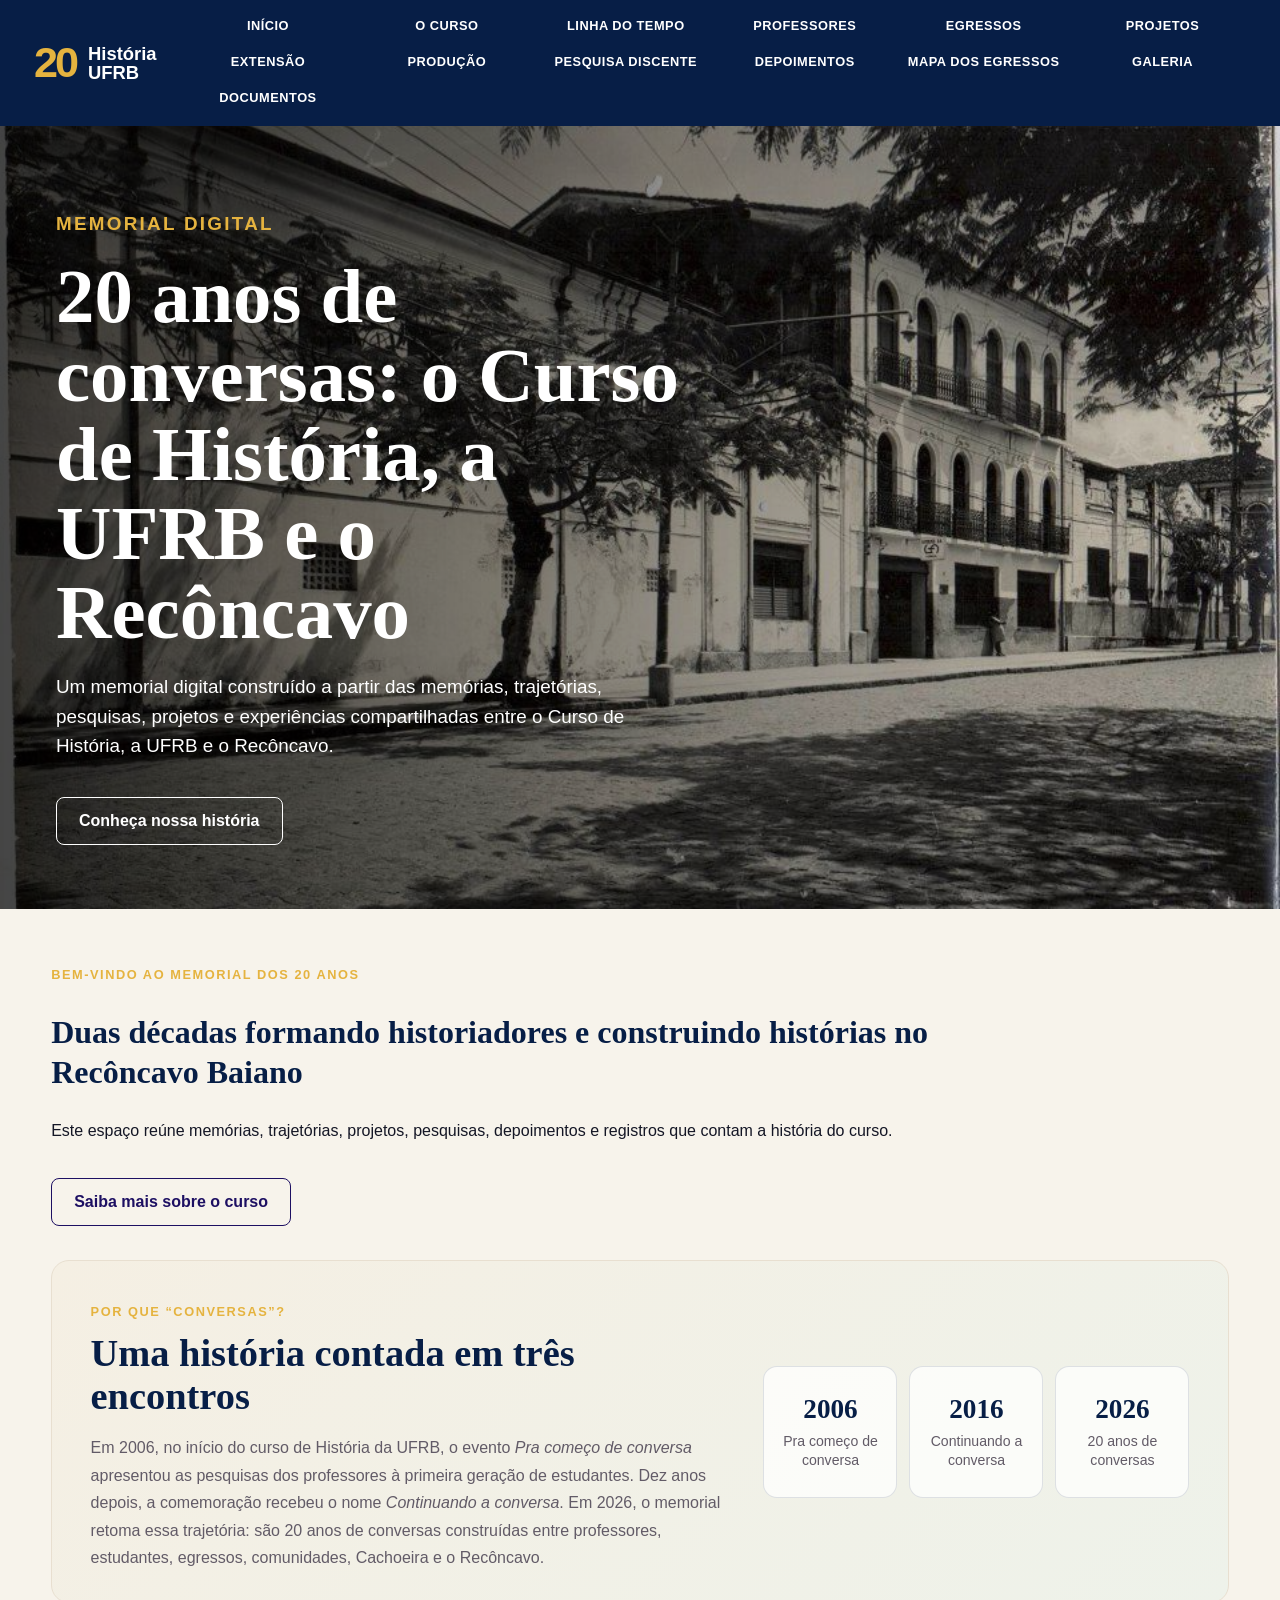
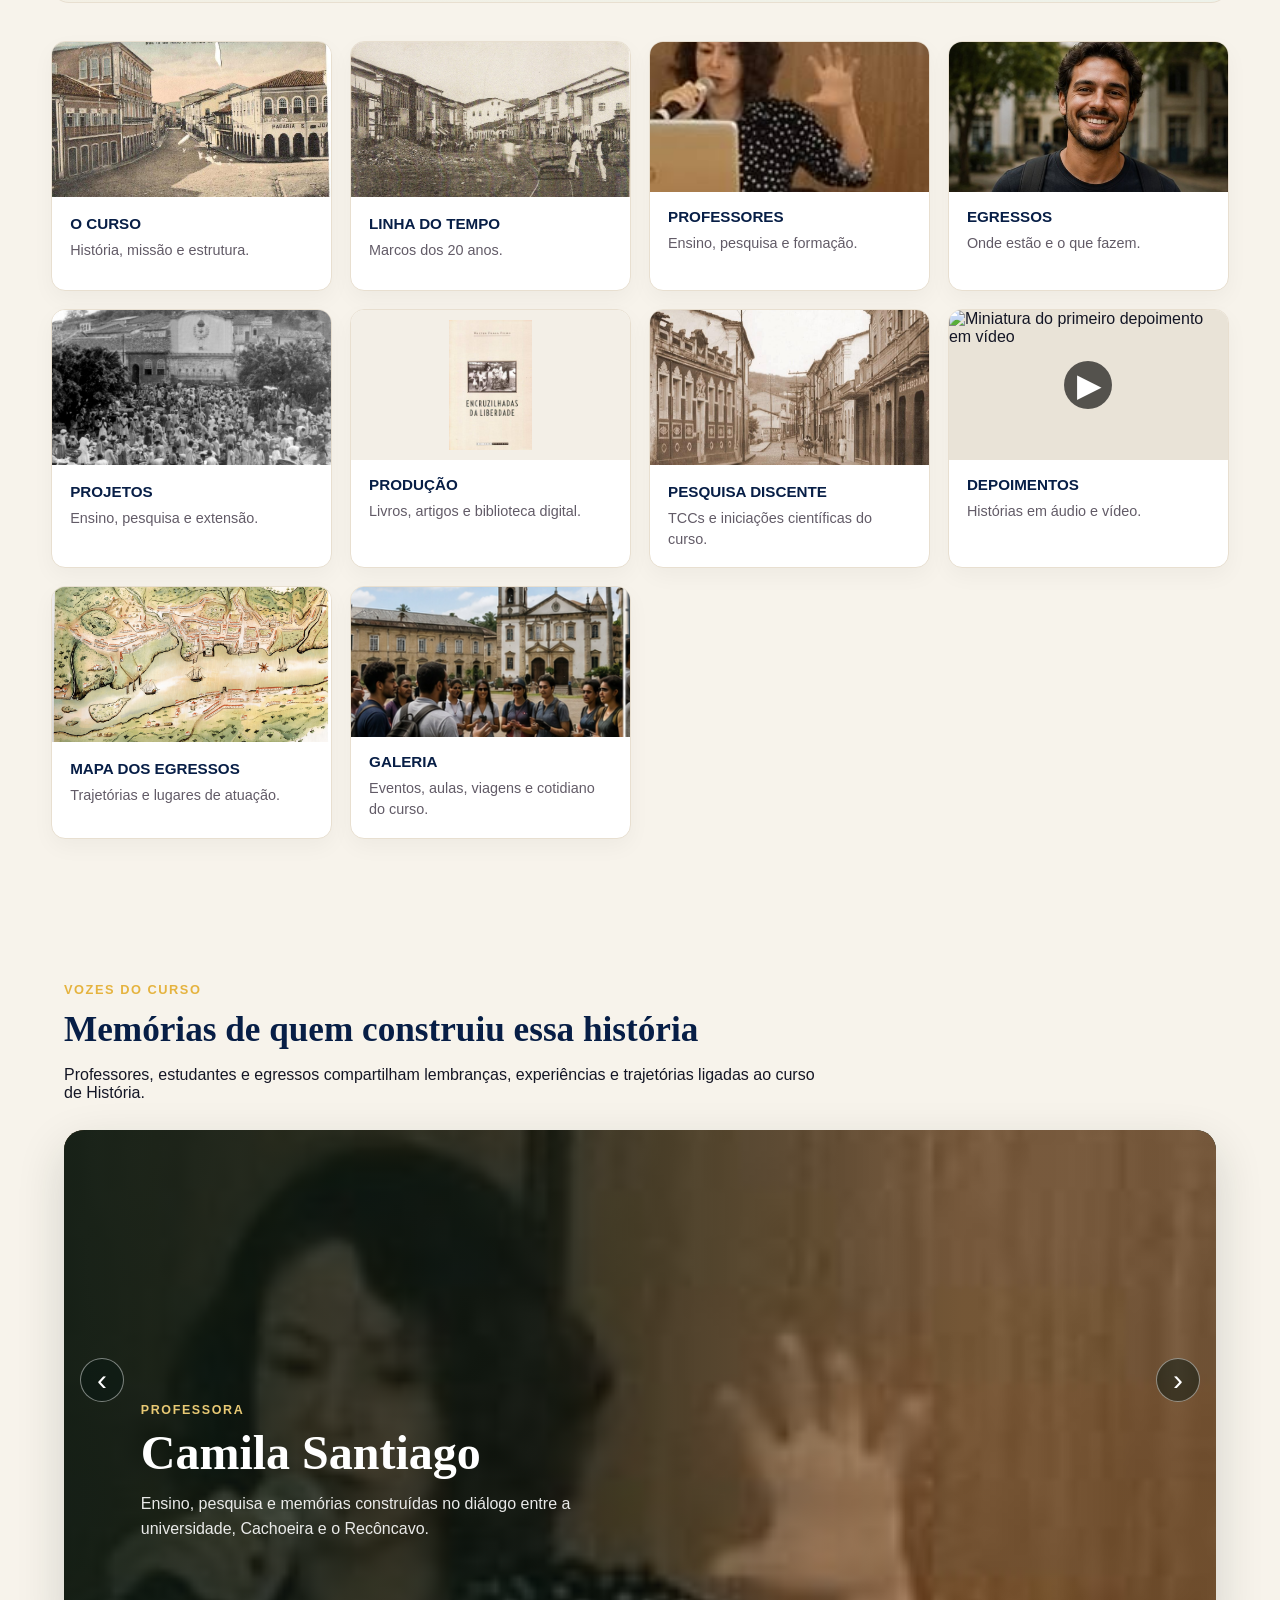
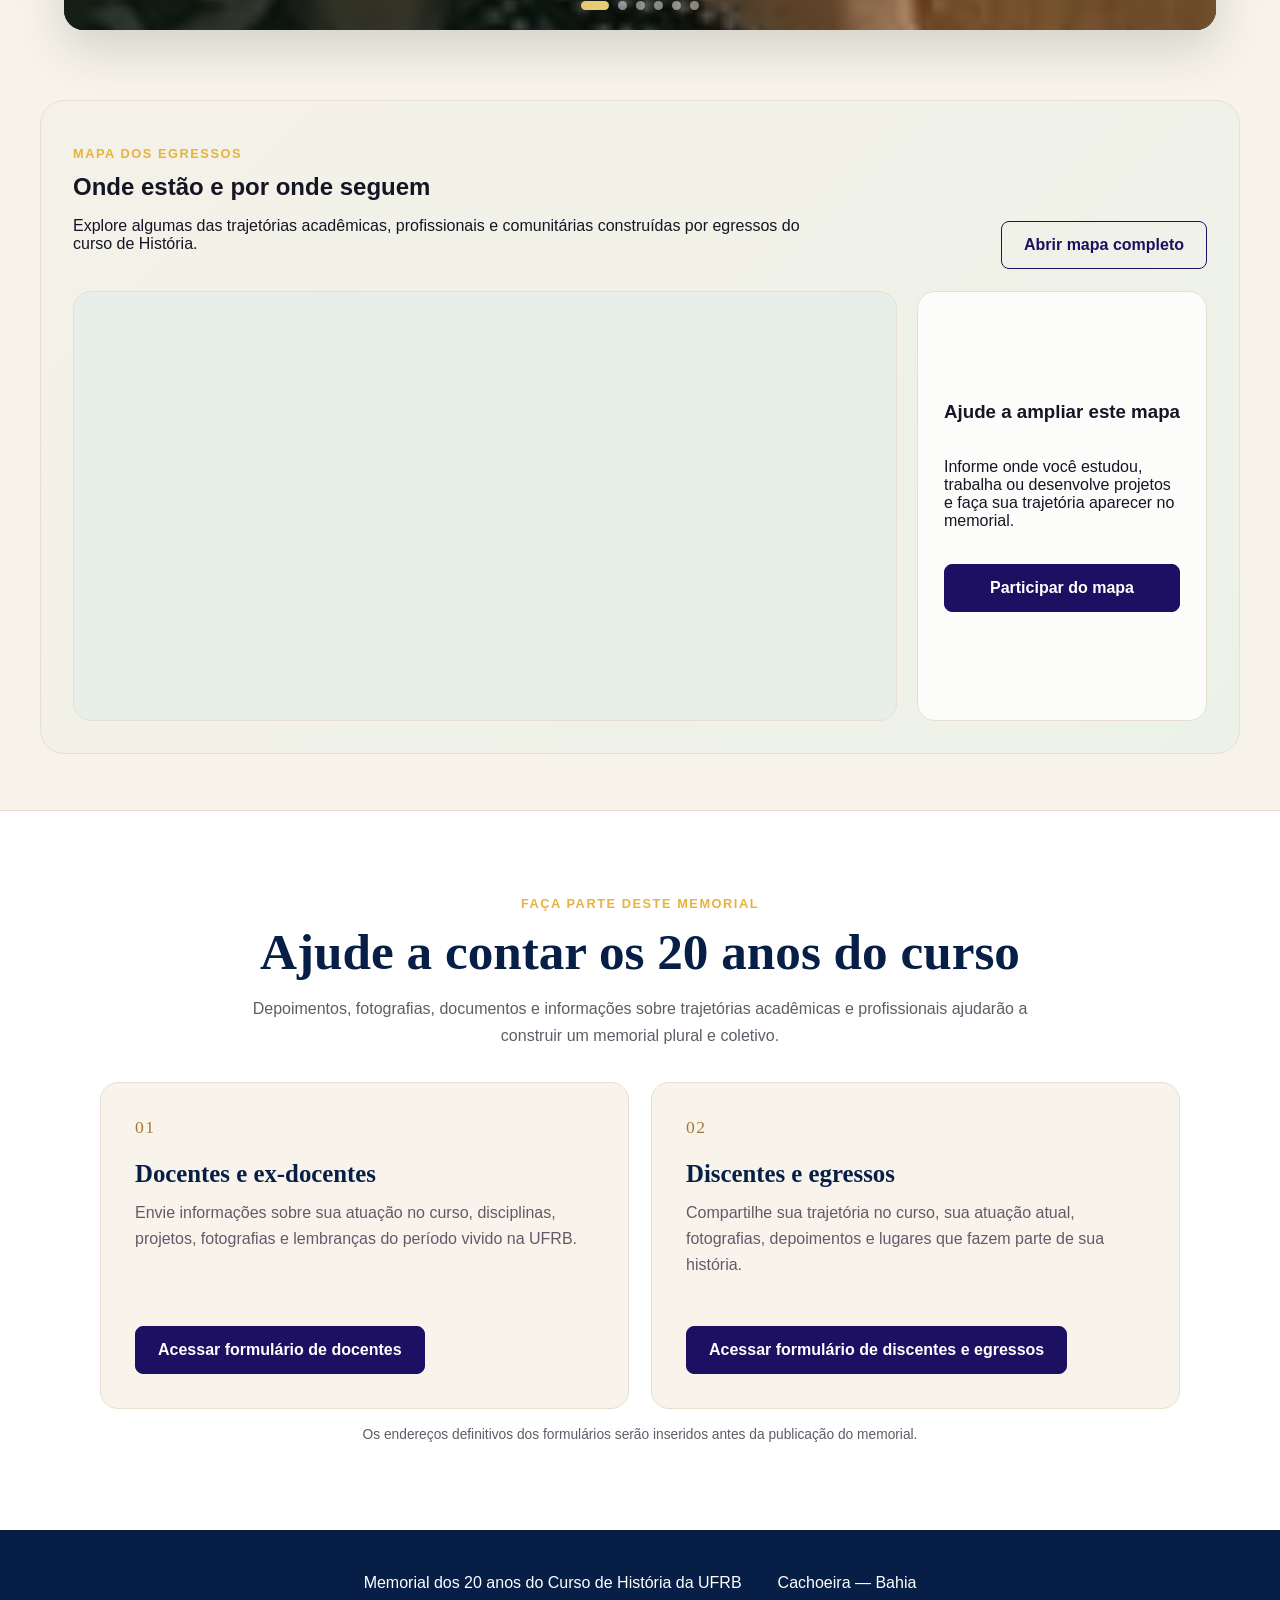
==== commit 11aa959f: "Adicionar Extensão ao menu do Memorial" ====
--- a/index.html
+++ b/index.html
@@ -9,7 +9,7 @@
 <button aria-label="Abrir menu" class="menu-button">☰</button>
 <nav class="menu">
 <a href="index.html">Início</a><a href="pages/curso.html">O curso</a><a href="pages/linha-do-tempo.html">Linha do tempo</a>
-<a href="pages/professores.html">Professores</a><a href="pages/egressos.html">Egressos</a><a href="pages/projetos.html">Projetos</a><a href="pages/producao.html">Produção</a><a href="pages/tccs.html">Pesquisa discente</a>
+<a href="pages/professores.html">Professores</a><a href="pages/egressos.html">Egressos</a><a href="pages/projetos.html">Projetos</a><a href="pages/extensao.html">Extensão</a><a href="pages/producao.html">Produção</a><a href="pages/tccs.html">Pesquisa discente</a>
 <a href="pages/depoimentos.html">Depoimentos</a><a href="pages/mapa.html">Mapa dos egressos</a><a href="pages/galeria.html">Galeria</a><a href="pages/documentos.html">Documentos</a>
 </nav>
 </header>
